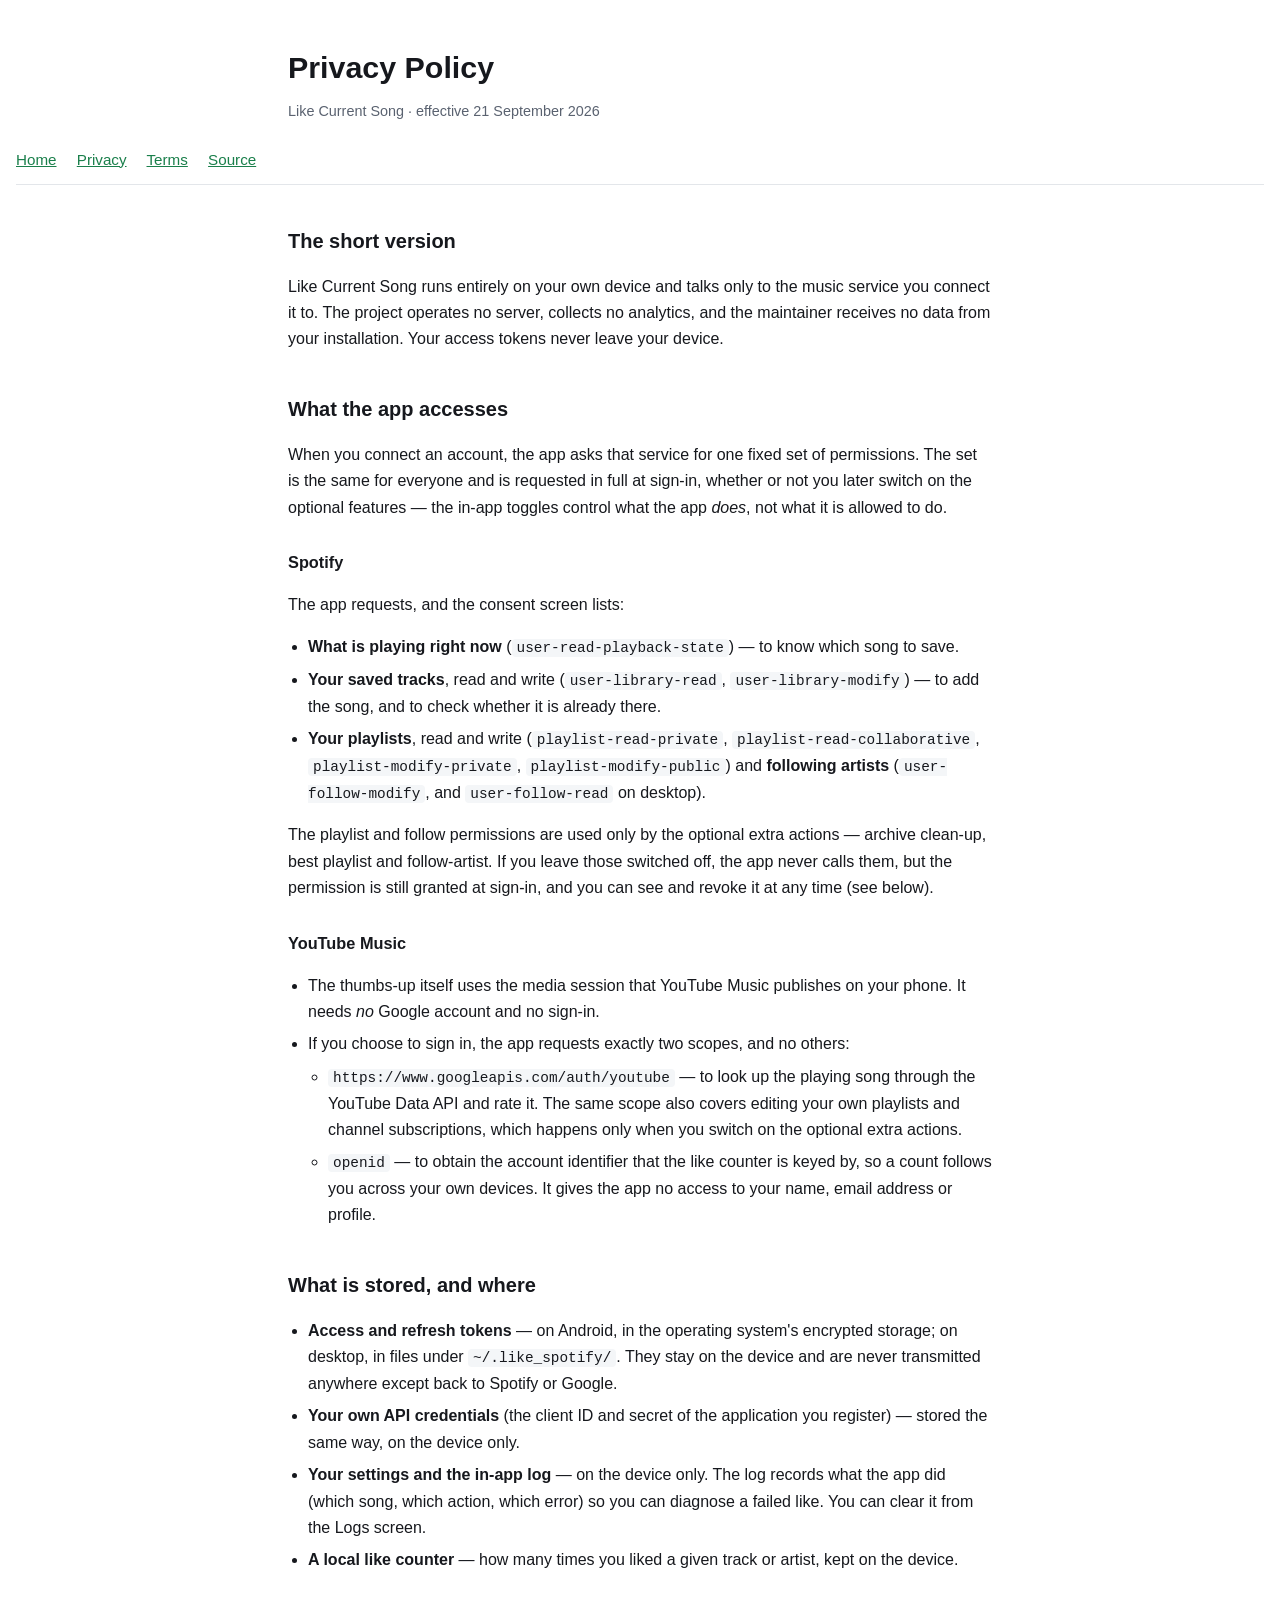
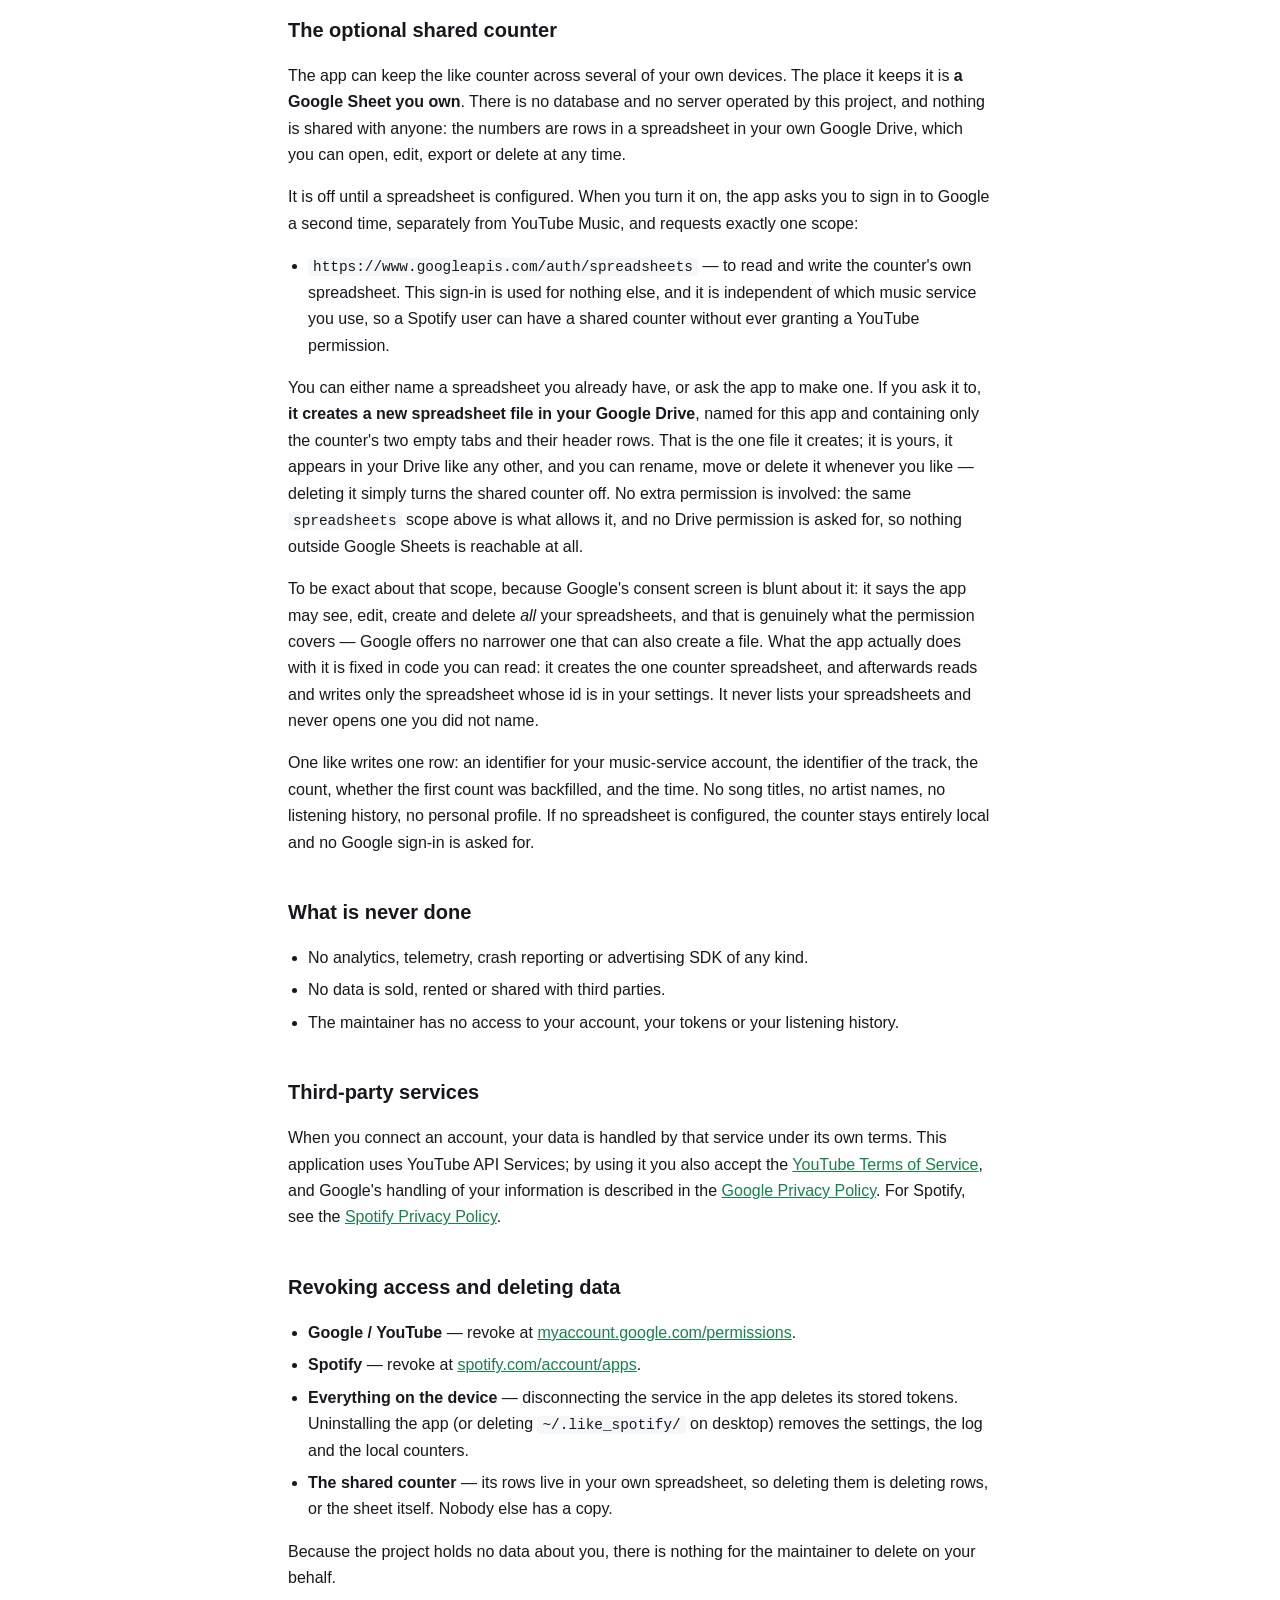
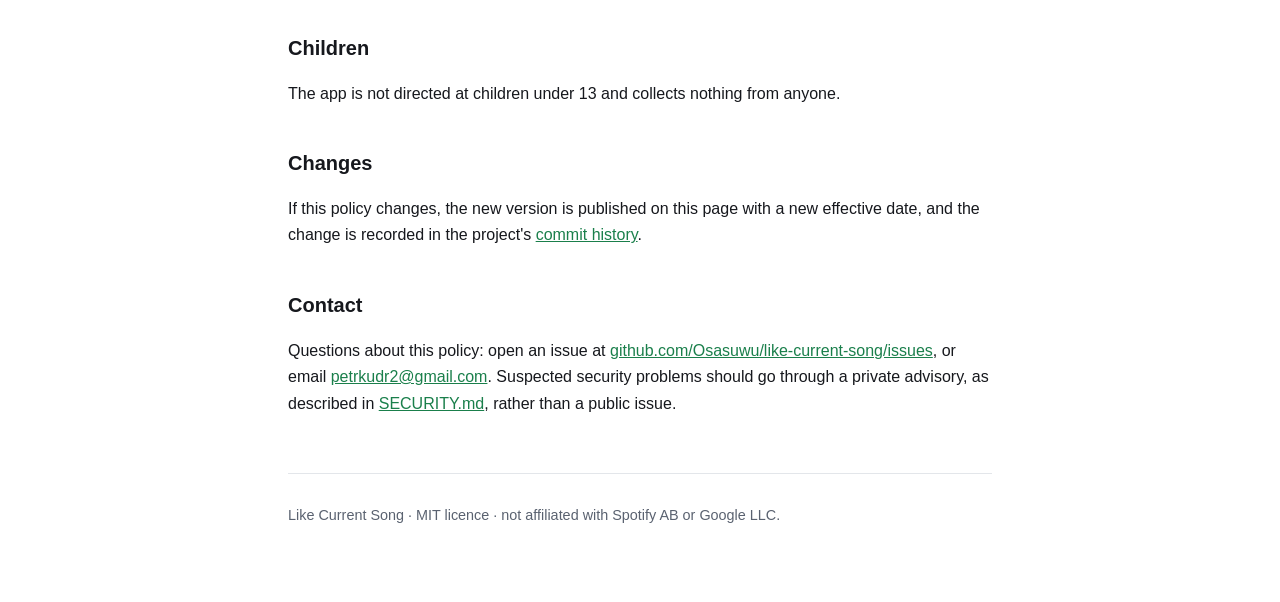
==== docs/privacy.html @ 62629a40 "fix(counter): show each failure under the card that caused it Two cards on Connected services render" ====
<!DOCTYPE html>
<html lang="en">
<head>
<meta charset="utf-8">
<meta name="viewport" content="width=device-width, initial-scale=1">
<title>Privacy Policy — Like Current Song</title>
<meta name="description" content="What Like Current Song accesses, where it is stored, and how to revoke it.">
<link rel="stylesheet" href="style.css">
</head>
<body>

<header>
  <h1>Privacy Policy</h1>
  <p class="meta">Like Current Song · effective 21 September 2026</p>
</header>

<nav>
  <a href="index.html">Home</a>
  <a href="privacy.html">Privacy</a>
  <a href="terms.html">Terms</a>
  <a href="https://github.com/Osasuwu/like-current-song">Source</a>
</nav>

<main>

<h2>The short version</h2>

<p>
  Like Current Song runs entirely on your own device and talks only to the music
  service you connect it to. The project operates no server, collects no analytics, and
  the maintainer receives no data from your installation. Your access tokens never leave
  your device.
</p>

<h2>What the app accesses</h2>

<p>
  When you connect an account, the app asks that service for one fixed set of
  permissions. The set is the same for everyone and is requested in full at sign-in,
  whether or not you later switch on the optional features — the in-app toggles control
  what the app <em>does</em>, not what it is allowed to do.
</p>

<h3>Spotify</h3>

<p>The app requests, and the consent screen lists:</p>

<ul>
  <li><strong>What is playing right now</strong>
      (<code>user-read-playback-state</code>) — to know which song to save.</li>
  <li><strong>Your saved tracks</strong>, read and write
      (<code>user-library-read</code>, <code>user-library-modify</code>) — to add the
      song, and to check whether it is already there.</li>
  <li><strong>Your playlists</strong>, read and write
      (<code>playlist-read-private</code>, <code>playlist-read-collaborative</code>,
      <code>playlist-modify-private</code>, <code>playlist-modify-public</code>) and
      <strong>following artists</strong> (<code>user-follow-modify</code>, and
      <code>user-follow-read</code> on desktop).</li>
</ul>

<p>
  The playlist and follow permissions are used only by the optional extra actions —
  archive clean-up, best playlist and follow-artist. If you leave those switched off,
  the app never calls them, but the permission is still granted at sign-in, and you can
  see and revoke it at any time (see below).
</p>

<h3>YouTube Music</h3>
<ul>
  <li>The thumbs-up itself uses the media session that YouTube Music publishes on your
      phone. It needs <em>no</em> Google account and no sign-in.</li>
  <li>If you choose to sign in, the app requests exactly two scopes, and no others:
      <ul>
        <li><code>https://www.googleapis.com/auth/youtube</code> — to look up the playing
            song through the YouTube Data API and rate it. The same scope also covers
            editing your own playlists and channel subscriptions, which happens only when
            you switch on the optional extra actions.</li>
        <li><code>openid</code> — to obtain the account identifier that the like counter
            is keyed by, so a count follows you across your own devices. It gives the app
            no access to your name, email address or profile.</li>
      </ul></li>
</ul>

<h2>What is stored, and where</h2>

<ul>
  <li><strong>Access and refresh tokens</strong> — on Android, in the operating system's
      encrypted storage; on desktop, in files under <code>~/.like_spotify/</code>. They
      stay on the device and are never transmitted anywhere except back to Spotify or
      Google.</li>
  <li><strong>Your own API credentials</strong> (the client ID and secret of the
      application you register) — stored the same way, on the device only.</li>
  <li><strong>Your settings and the in-app log</strong> — on the device only. The log
      records what the app did (which song, which action, which error) so you can
      diagnose a failed like. You can clear it from the Logs screen.</li>
  <li><strong>A local like counter</strong> — how many times you liked a given track or
      artist, kept on the device.</li>
</ul>

<h2>The optional shared counter</h2>

<p>
  The app can keep the like counter across several of your own devices. The place it
  keeps it is <strong>a Google Sheet you own</strong>. There is no database and no
  server operated by this project, and nothing is shared with anyone: the numbers are
  rows in a spreadsheet in your own Google Drive, which you can open, edit, export or
  delete at any time.
</p>

<p>
  It is off until a spreadsheet is configured. When you turn it on, the app asks you to
  sign in to Google a second time, separately from YouTube Music, and requests exactly
  one scope:
</p>

<ul>
  <li><code>https://www.googleapis.com/auth/spreadsheets</code> — to read and write the
      counter's own spreadsheet. This sign-in is used for nothing else, and it is
      independent of which music service you use, so a Spotify user can have a shared
      counter without ever granting a YouTube permission.</li>
</ul>

<p>
  You can either name a spreadsheet you already have, or ask the app to make one. If you
  ask it to, <strong>it creates a new spreadsheet file in your Google Drive</strong>,
  named for this app and containing only the counter's two empty tabs and their header
  rows. That is the one file it creates; it is yours, it appears in your Drive like any
  other, and you can rename, move or delete it whenever you like — deleting it simply
  turns the shared counter off. No extra permission is involved: the same
  <code>spreadsheets</code> scope above is what allows it, and no Drive permission is
  asked for, so nothing outside Google Sheets is reachable at all.
</p>

<p>
  To be exact about that scope, because Google's consent screen is blunt about it: it
  says the app may see, edit, create and delete <em>all</em> your spreadsheets, and that
  is genuinely what the permission covers — Google offers no narrower one that can also
  create a file. What the app actually does with it is fixed in code you can read: it
  creates the one counter spreadsheet, and afterwards reads and writes only the
  spreadsheet whose id is in your settings. It never lists your spreadsheets and never
  opens one you did not name.
</p>

<p>
  One like writes one row: an identifier for your music-service account, the identifier
  of the track, the count, whether the first count was backfilled, and the time. No song
  titles, no artist names, no listening history, no personal profile. If no spreadsheet
  is configured, the counter stays entirely local and no Google sign-in is asked for.
</p>

<h2>What is never done</h2>

<ul>
  <li>No analytics, telemetry, crash reporting or advertising SDK of any kind.</li>
  <li>No data is sold, rented or shared with third parties.</li>
  <li>The maintainer has no access to your account, your tokens or your listening
      history.</li>
</ul>

<h2>Third-party services</h2>

<p>
  When you connect an account, your data is handled by that service under its own terms.
  This application uses YouTube API Services; by using it you also accept the
  <a href="https://www.youtube.com/t/terms">YouTube Terms of Service</a>, and Google's
  handling of your information is described in the
  <a href="https://policies.google.com/privacy">Google Privacy Policy</a>. For Spotify,
  see the <a href="https://www.spotify.com/legal/privacy-policy/">Spotify Privacy
  Policy</a>.
</p>

<h2>Revoking access and deleting data</h2>

<ul>
  <li><strong>Google / YouTube</strong> — revoke at
      <a href="https://myaccount.google.com/permissions">myaccount.google.com/permissions</a>.</li>
  <li><strong>Spotify</strong> — revoke at
      <a href="https://www.spotify.com/account/apps/">spotify.com/account/apps</a>.</li>
  <li><strong>Everything on the device</strong> — disconnecting the service in the app
      deletes its stored tokens. Uninstalling the app (or deleting
      <code>~/.like_spotify/</code> on desktop) removes the settings, the log and the
      local counters.</li>
  <li><strong>The shared counter</strong> — its rows live in your own spreadsheet, so
      deleting them is deleting rows, or the sheet itself. Nobody else has a copy.</li>
</ul>

<p>
  Because the project holds no data about you, there is nothing for the maintainer to
  delete on your behalf.
</p>

<h2>Children</h2>

<p>
  The app is not directed at children under 13 and collects nothing from anyone.
</p>

<h2>Changes</h2>

<p>
  If this policy changes, the new version is published on this page with a new effective
  date, and the change is recorded in the project's
  <a href="https://github.com/Osasuwu/like-current-song/commits/main/docs/privacy.html">commit
  history</a>.
</p>

<h2>Contact</h2>

<p>
  Questions about this policy: open an issue at
  <a href="https://github.com/Osasuwu/like-current-song/issues">github.com/Osasuwu/like-current-song/issues</a>,
  or email <a href="mailto:petrkudr2@gmail.com">petrkudr2@gmail.com</a>. Suspected
  security problems should go through a private advisory, as described in
  <a href="https://github.com/Osasuwu/like-current-song/blob/main/SECURITY.md">SECURITY.md</a>,
  rather than a public issue.
</p>

</main>

<footer>
  <p>Like Current Song · MIT licence · not affiliated with Spotify AB or Google LLC.</p>
</footer>

</body>
</html>
---- docs/style.css ----
:root {
  --bg: #ffffff;
  --fg: #16181d;
  --muted: #5a6270;
  --rule: #e3e6ea;
  --accent: #1a7f4b;
  --code-bg: #f4f6f8;
}

@media (prefers-color-scheme: dark) {
  :root {
    --bg: #14161a;
    --fg: #e8eaed;
    --muted: #a0a7b4;
    --rule: #2a2e35;
    --accent: #4ac585;
    --code-bg: #1d2026;
  }
}

* { box-sizing: border-box; }

body {
  margin: 0;
  padding: 0 16px 64px;
  background: var(--bg);
  color: var(--fg);
  font: 16px/1.65 -apple-system, BlinkMacSystemFont, "Segoe UI", Roboto, Helvetica, Arial, sans-serif;
}

main, header, footer { max-width: 44rem; margin: 0 auto; }

header { padding: 48px 0 8px; }

nav {
  border-bottom: 1px solid var(--rule);
  padding-bottom: 12px;
  margin-bottom: 32px;
  font-size: 0.95rem;
}

nav a { margin-right: 16px; }

h1 { font-size: 1.9rem; line-height: 1.25; margin: 0 0 8px; }
h2 { font-size: 1.25rem; margin: 40px 0 8px; }
h3 { font-size: 1.02rem; margin: 28px 0 4px; }

.tagline { color: var(--muted); font-size: 1.1rem; margin: 0 0 24px; }

a { color: var(--accent); }

code {
  background: var(--code-bg);
  border-radius: 4px;
  padding: 1px 5px;
  font-family: ui-monospace, SFMono-Regular, Menlo, Consolas, monospace;
  font-size: 0.9em;
}

ul { padding-left: 1.25rem; }
li { margin: 6px 0; }

.meta { color: var(--muted); font-size: 0.9rem; }

footer {
  border-top: 1px solid var(--rule);
  margin-top: 56px;
  padding-top: 16px;
  color: var(--muted);
  font-size: 0.9rem;
}
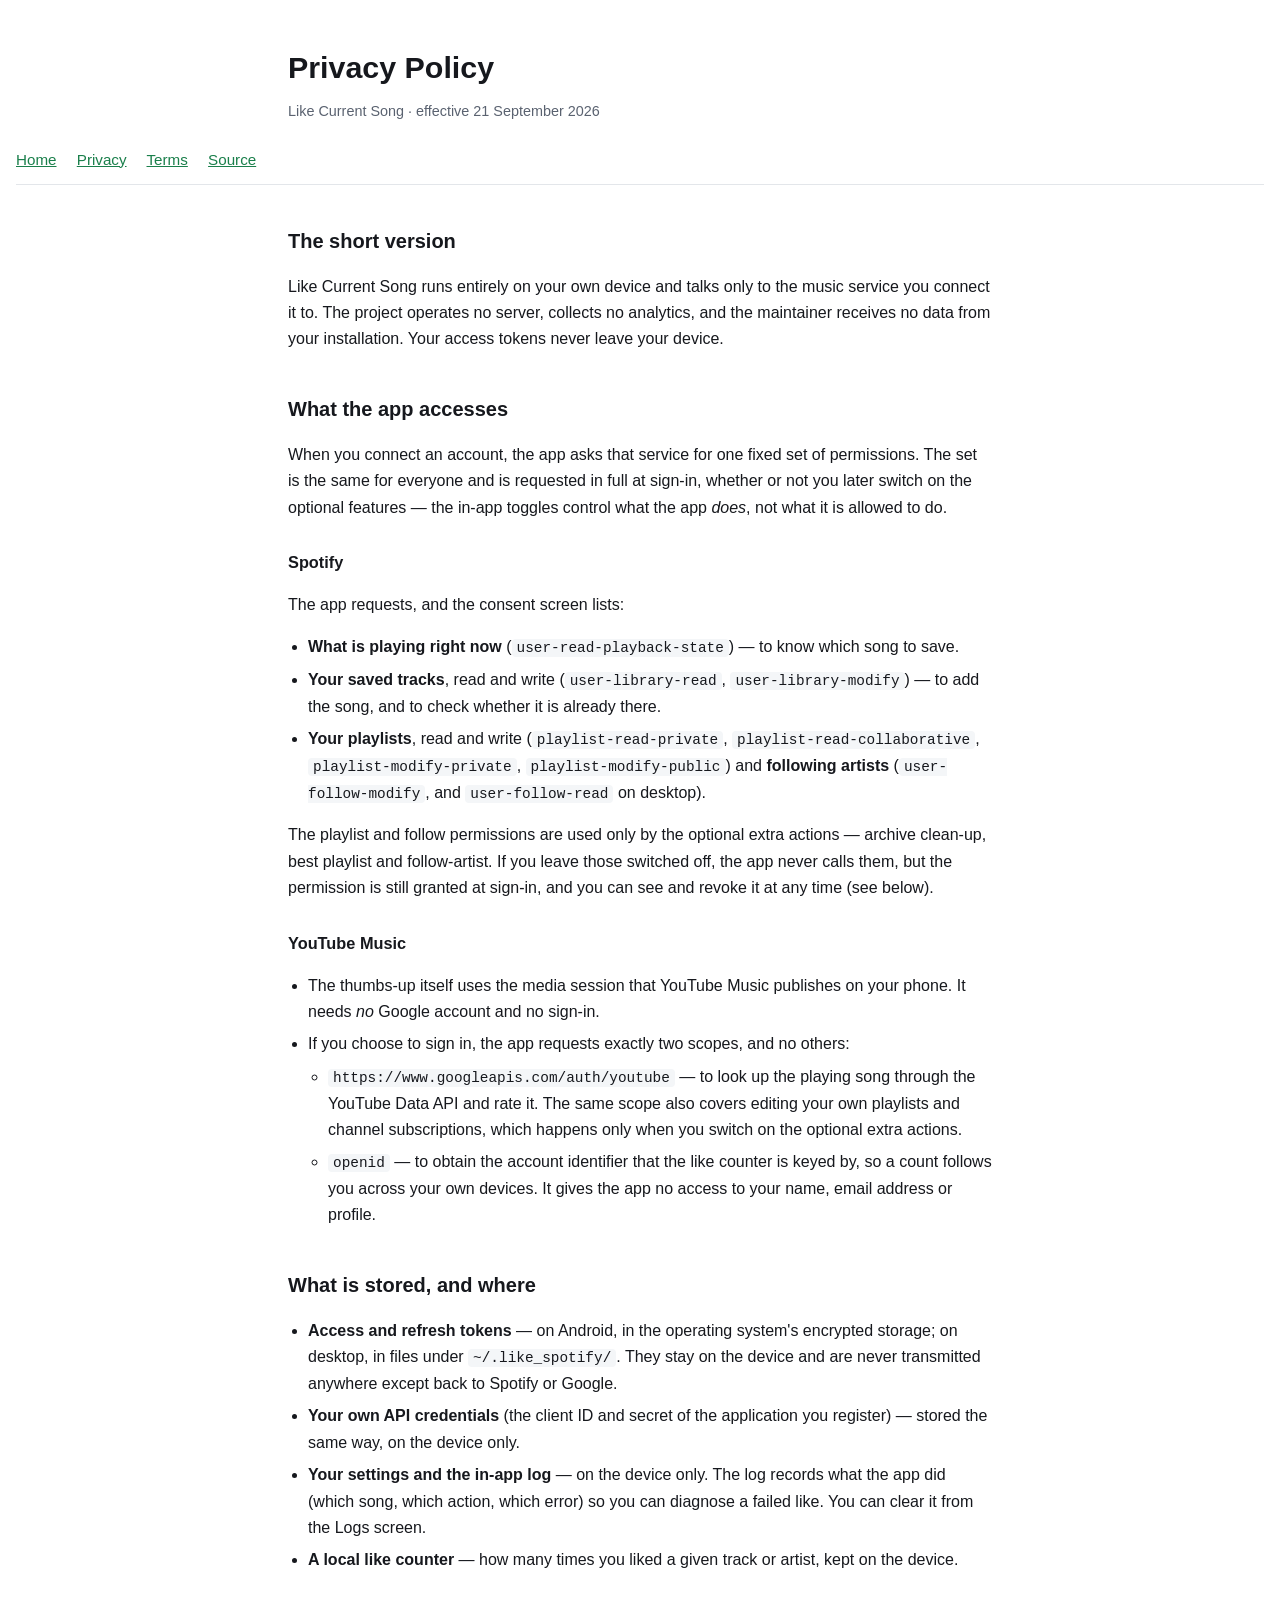
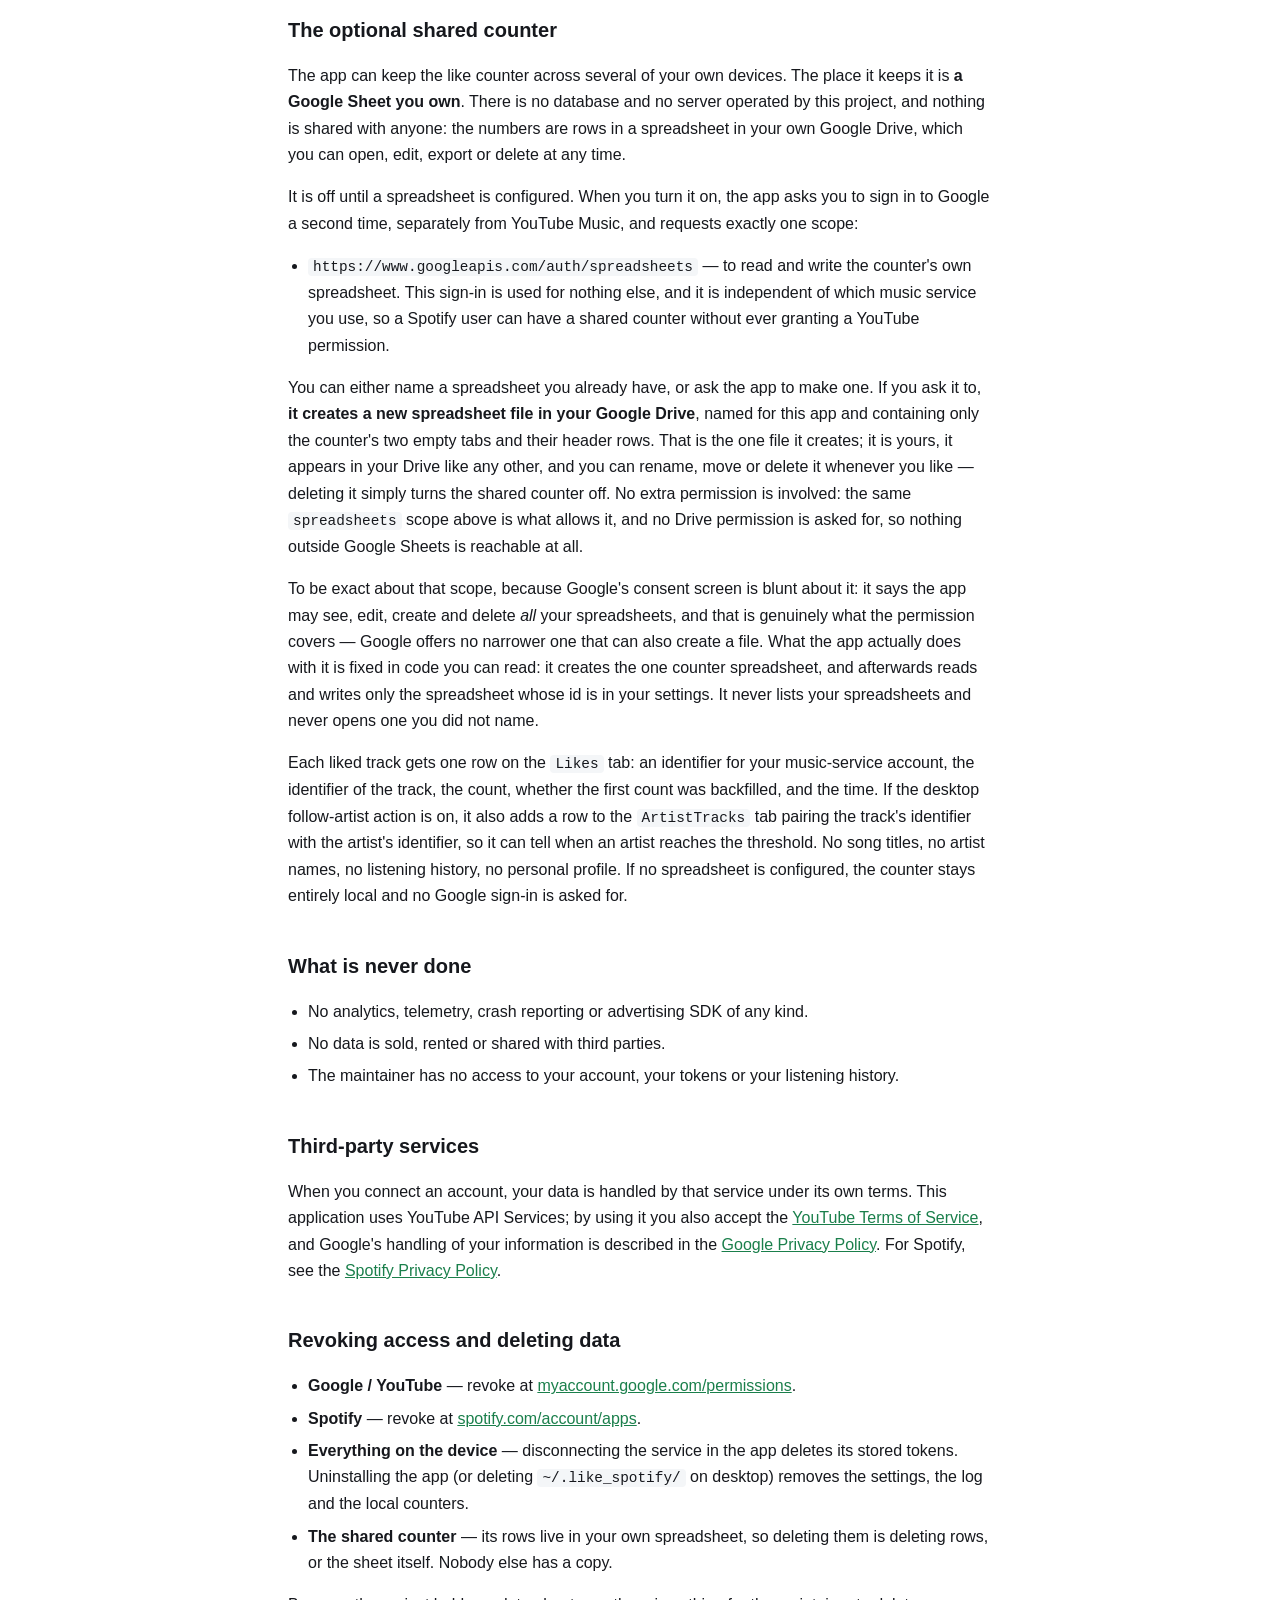
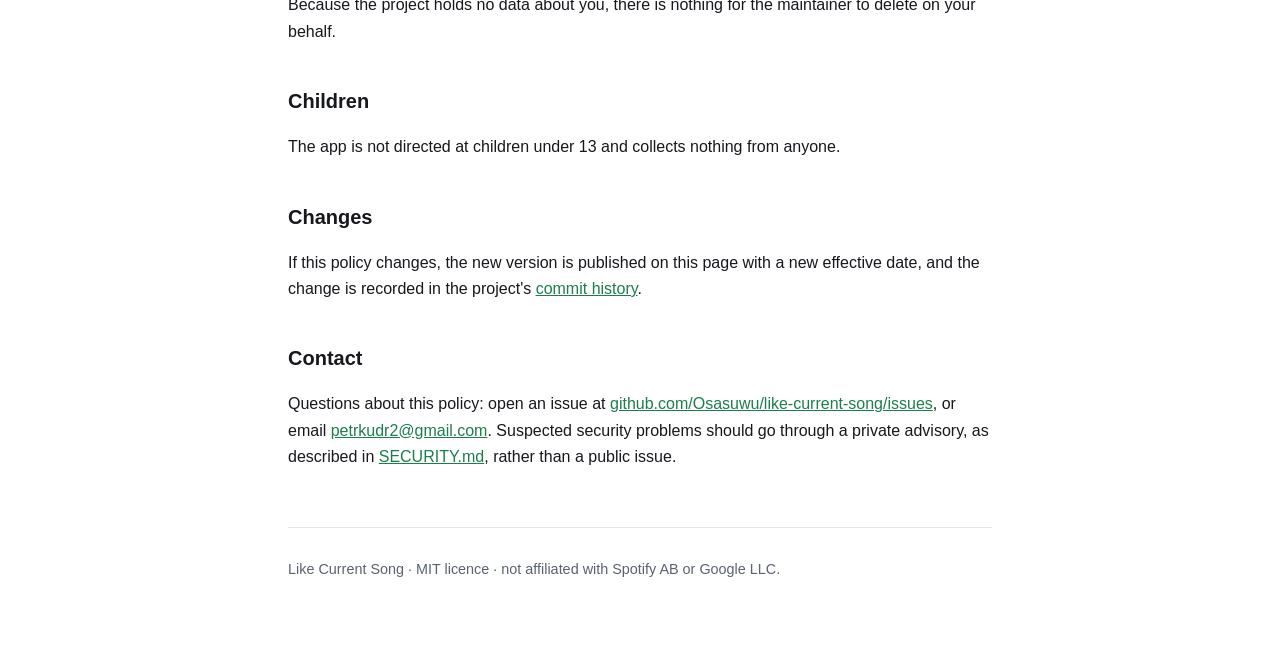
==== commit 1f93daac: "chore(release): prepare v1.2.0 Bump both halves to 1.2.0 and cut the changelog section. The Python p" ====
--- a/docs/privacy.html
+++ b/docs/privacy.html
@@ -142,8 +142,11 @@
 </p>
 
 <p>
-  One like writes one row: an identifier for your music-service account, the identifier
-  of the track, the count, whether the first count was backfilled, and the time. No song
+  Each liked track gets one row on the <code>Likes</code> tab: an identifier for your
+  music-service account, the identifier of the track, the count, whether the first count
+  was backfilled, and the time. If the desktop follow-artist action is on, it also adds
+  a row to the <code>ArtistTracks</code> tab pairing the track's identifier with the
+  artist's identifier, so it can tell when an artist reaches the threshold. No song
   titles, no artist names, no listening history, no personal profile. If no spreadsheet
   is configured, the counter stays entirely local and no Google sign-in is asked for.
 </p>
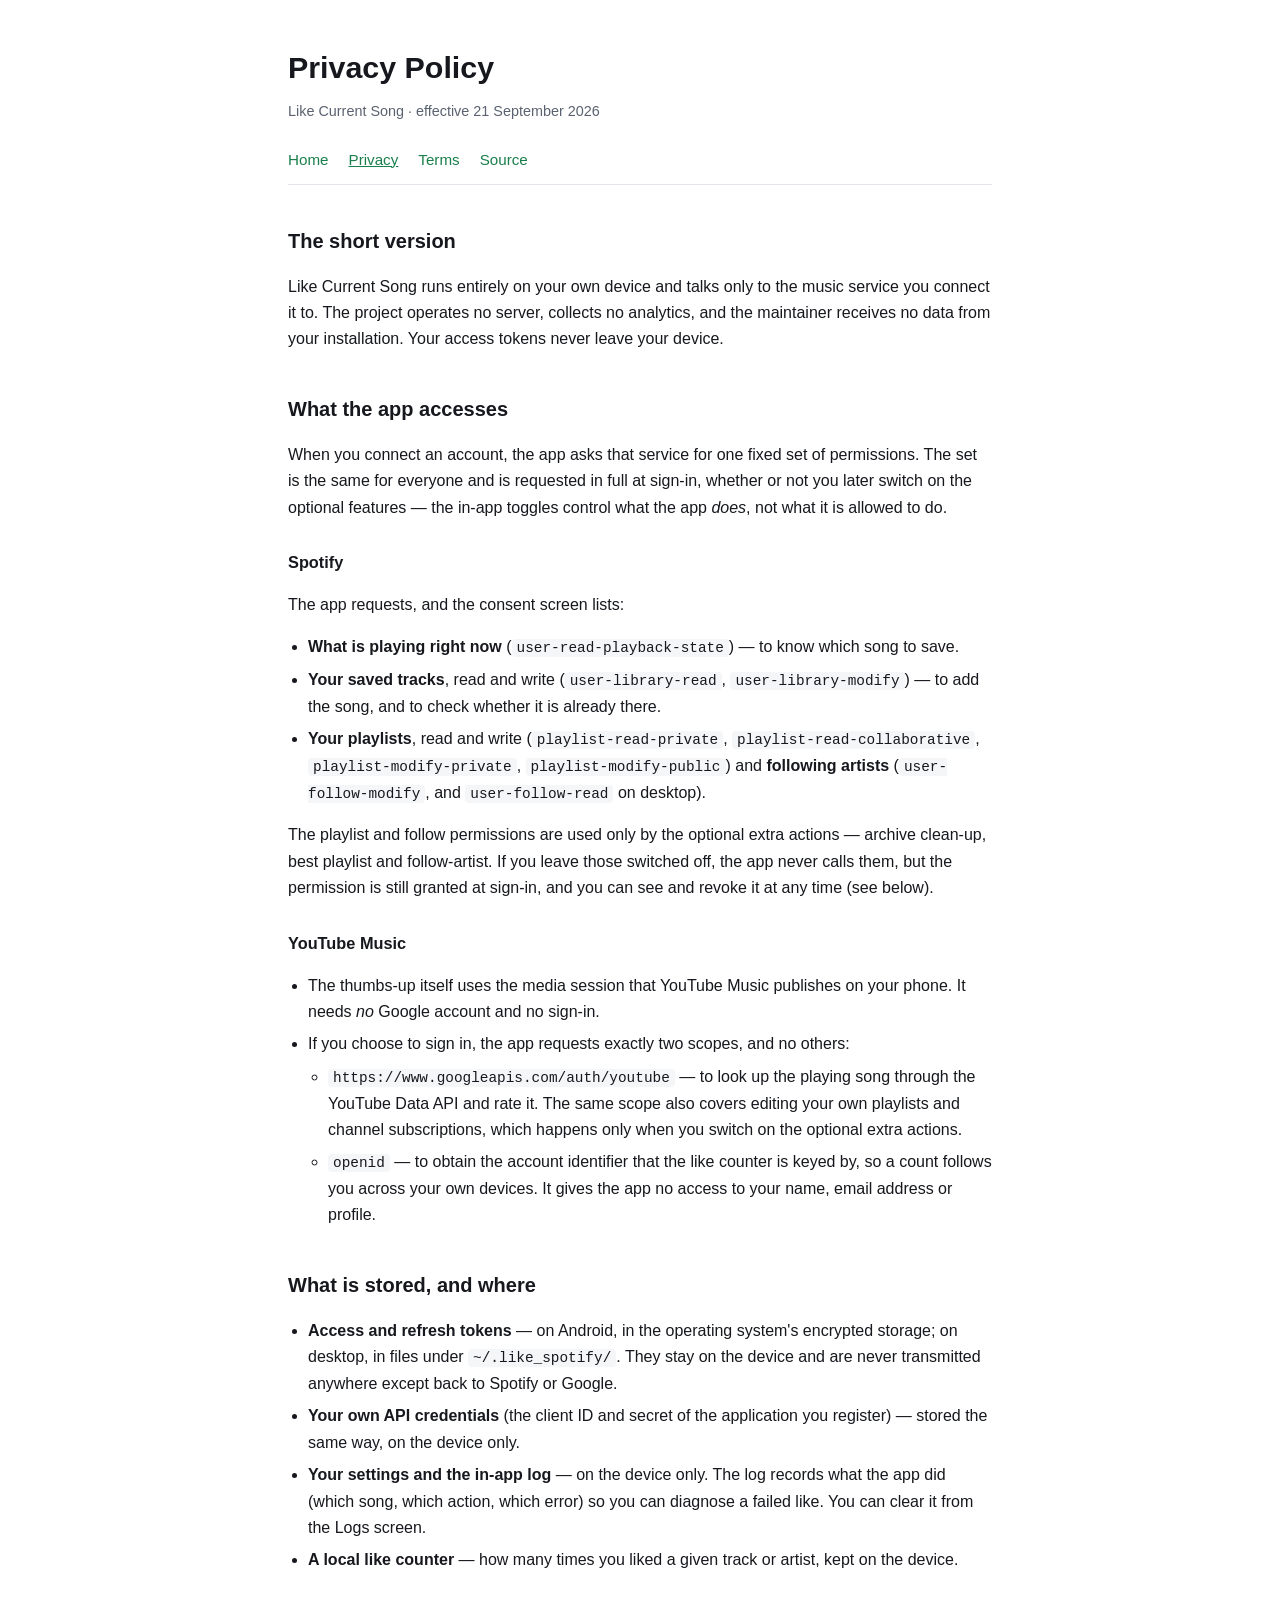
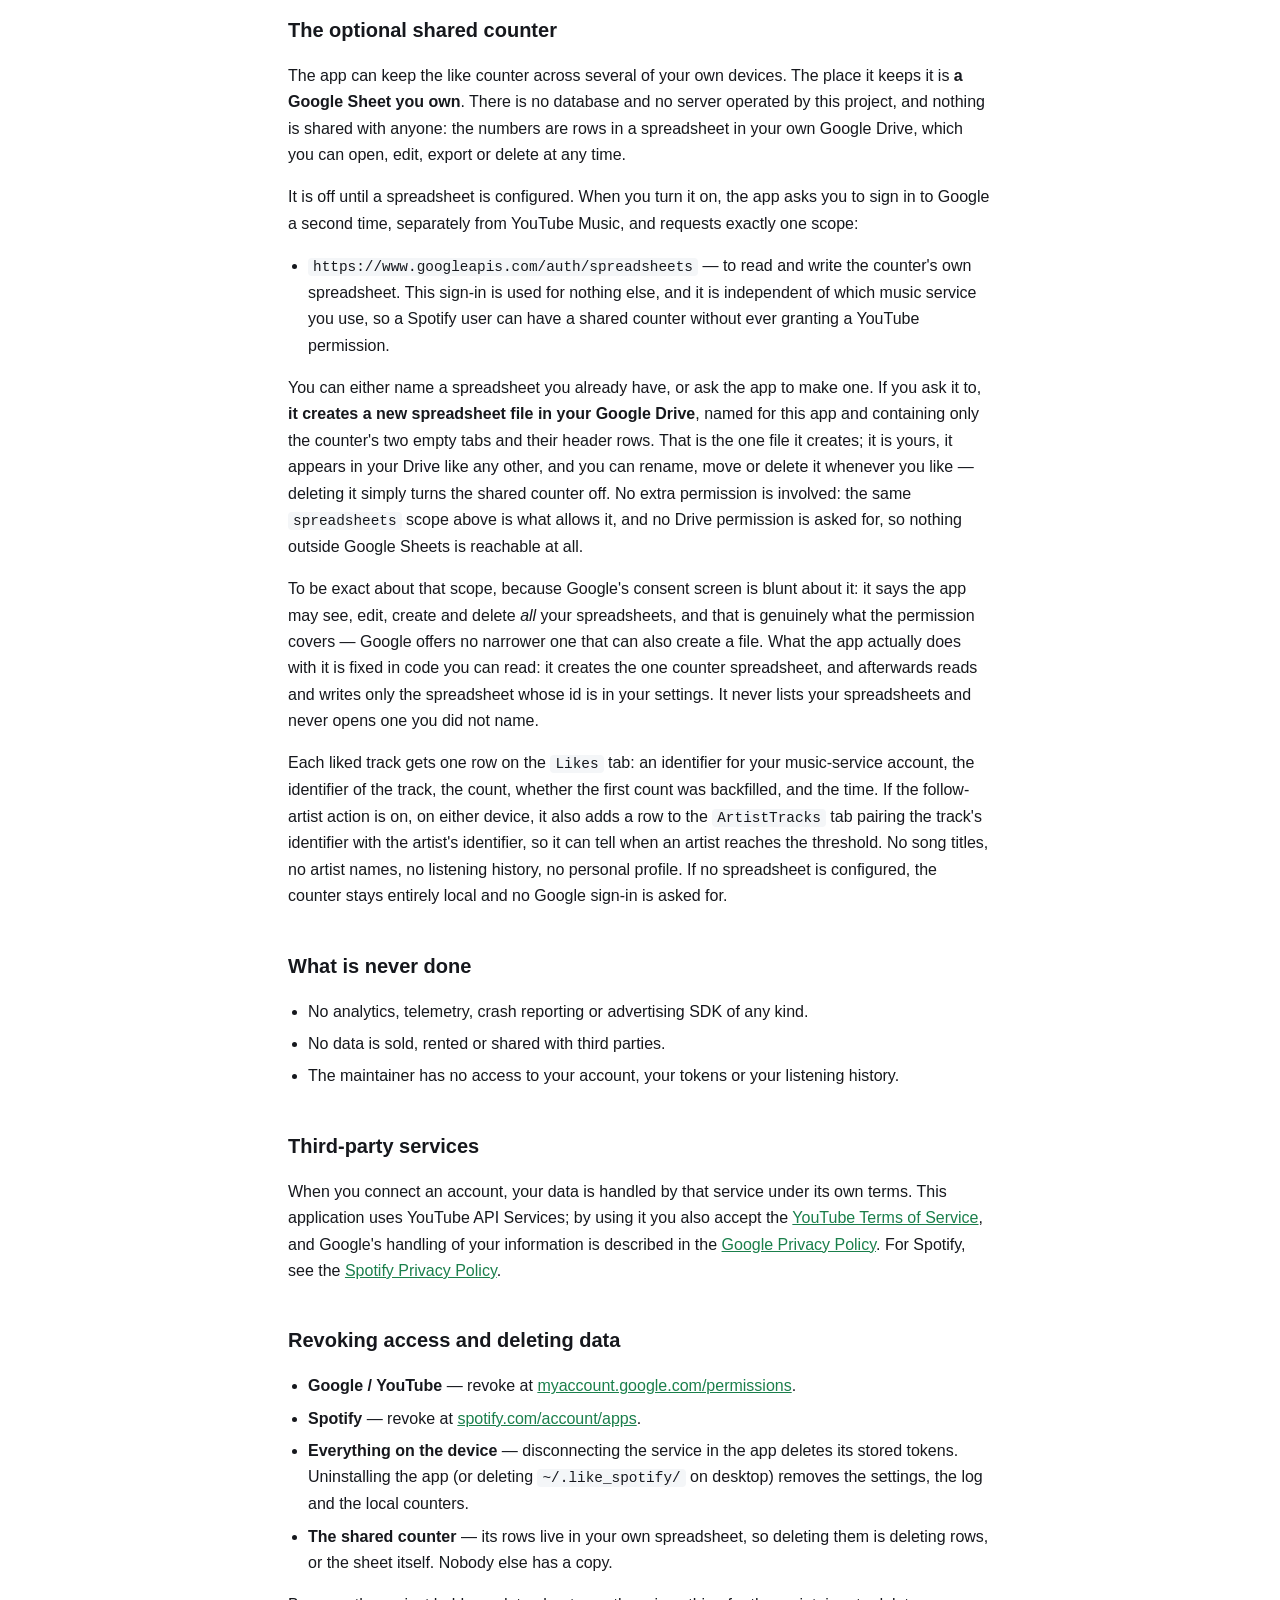
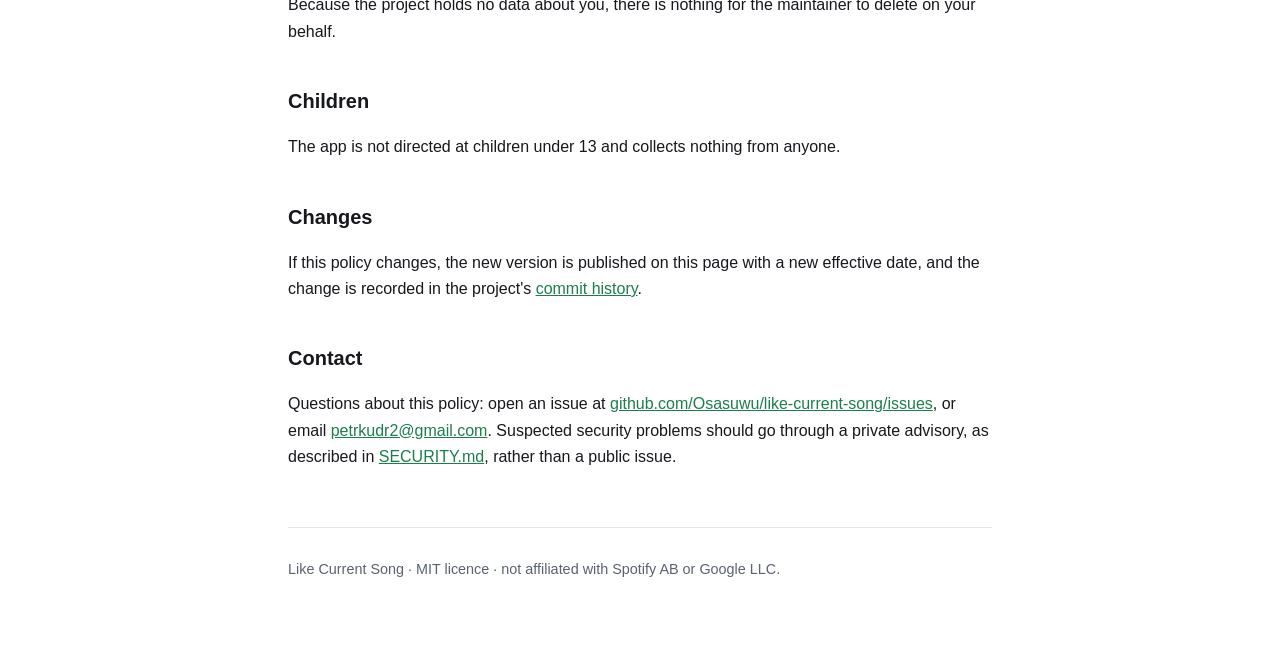
==== commit 2d9220b0: "fix(docs): line the landing nav up with the page, and make it findable The nav was left out of the c" ====
--- a/docs/privacy.html
+++ b/docs/privacy.html
@@ -5,6 +5,8 @@
 <meta name="viewport" content="width=device-width, initial-scale=1">
 <title>Privacy Policy — Like Current Song</title>
 <meta name="description" content="What Like Current Song accesses, where it is stored, and how to revoke it.">
+<link rel="canonical" href="https://osasuwu.github.io/like-current-song/privacy.html">
+<link rel="icon" href="data:image/svg+xml,%3Csvg xmlns=%22http://www.w3.org/2000/svg%22 viewBox=%220 0 100 100%22%3E%3Ctext y=%22.9em%22 font-size=%2290%22%3E%E2%99%A5%3C/text%3E%3C/svg%3E">
 <link rel="stylesheet" href="style.css">
 </head>
 <body>
@@ -16,7 +18,7 @@
 
 <nav>
   <a href="index.html">Home</a>
-  <a href="privacy.html">Privacy</a>
+  <a href="privacy.html" aria-current="page">Privacy</a>
   <a href="terms.html">Terms</a>
   <a href="https://github.com/Osasuwu/like-current-song">Source</a>
 </nav>
@@ -144,7 +146,7 @@
 <p>
   Each liked track gets one row on the <code>Likes</code> tab: an identifier for your
   music-service account, the identifier of the track, the count, whether the first count
-  was backfilled, and the time. If the desktop follow-artist action is on, it also adds
+  was backfilled, and the time. If the follow-artist action is on, on either device, it also adds
   a row to the <code>ArtistTracks</code> tab pairing the track's identifier with the
   artist's identifier, so it can tell when an artist reaches the threshold. No song
   titles, no artist names, no listening history, no personal profile. If no spreadsheet
--- a/docs/style.css
+++ b/docs/style.css
@@ -28,7 +28,7 @@
   font: 16px/1.65 -apple-system, BlinkMacSystemFont, "Segoe UI", Roboto, Helvetica, Arial, sans-serif;
 }
 
-main, header, footer { max-width: 44rem; margin: 0 auto; }
+main, header, nav, footer { max-width: 44rem; margin: 0 auto; }
 
 header { padding: 48px 0 8px; }
 
@@ -39,7 +39,26 @@
   font-size: 0.95rem;
 }
 
-nav a { margin-right: 16px; }
+nav {
+  display: flex;
+  flex-wrap: wrap;
+  gap: 4px 20px;
+}
+
+nav a { text-decoration: none; }
+nav a:hover, nav a[aria-current="page"] { text-decoration: underline; }
+
+.download {
+  display: inline-block;
+  margin: 4px 0 8px;
+  padding: 10px 18px;
+  border-radius: 6px;
+  background: var(--accent);
+  color: var(--bg);
+  font-weight: 600;
+  text-decoration: none;
+}
+.download:hover { filter: brightness(1.1); }
 
 h1 { font-size: 1.9rem; line-height: 1.25; margin: 0 0 8px; }
 h2 { font-size: 1.25rem; margin: 40px 0 8px; }
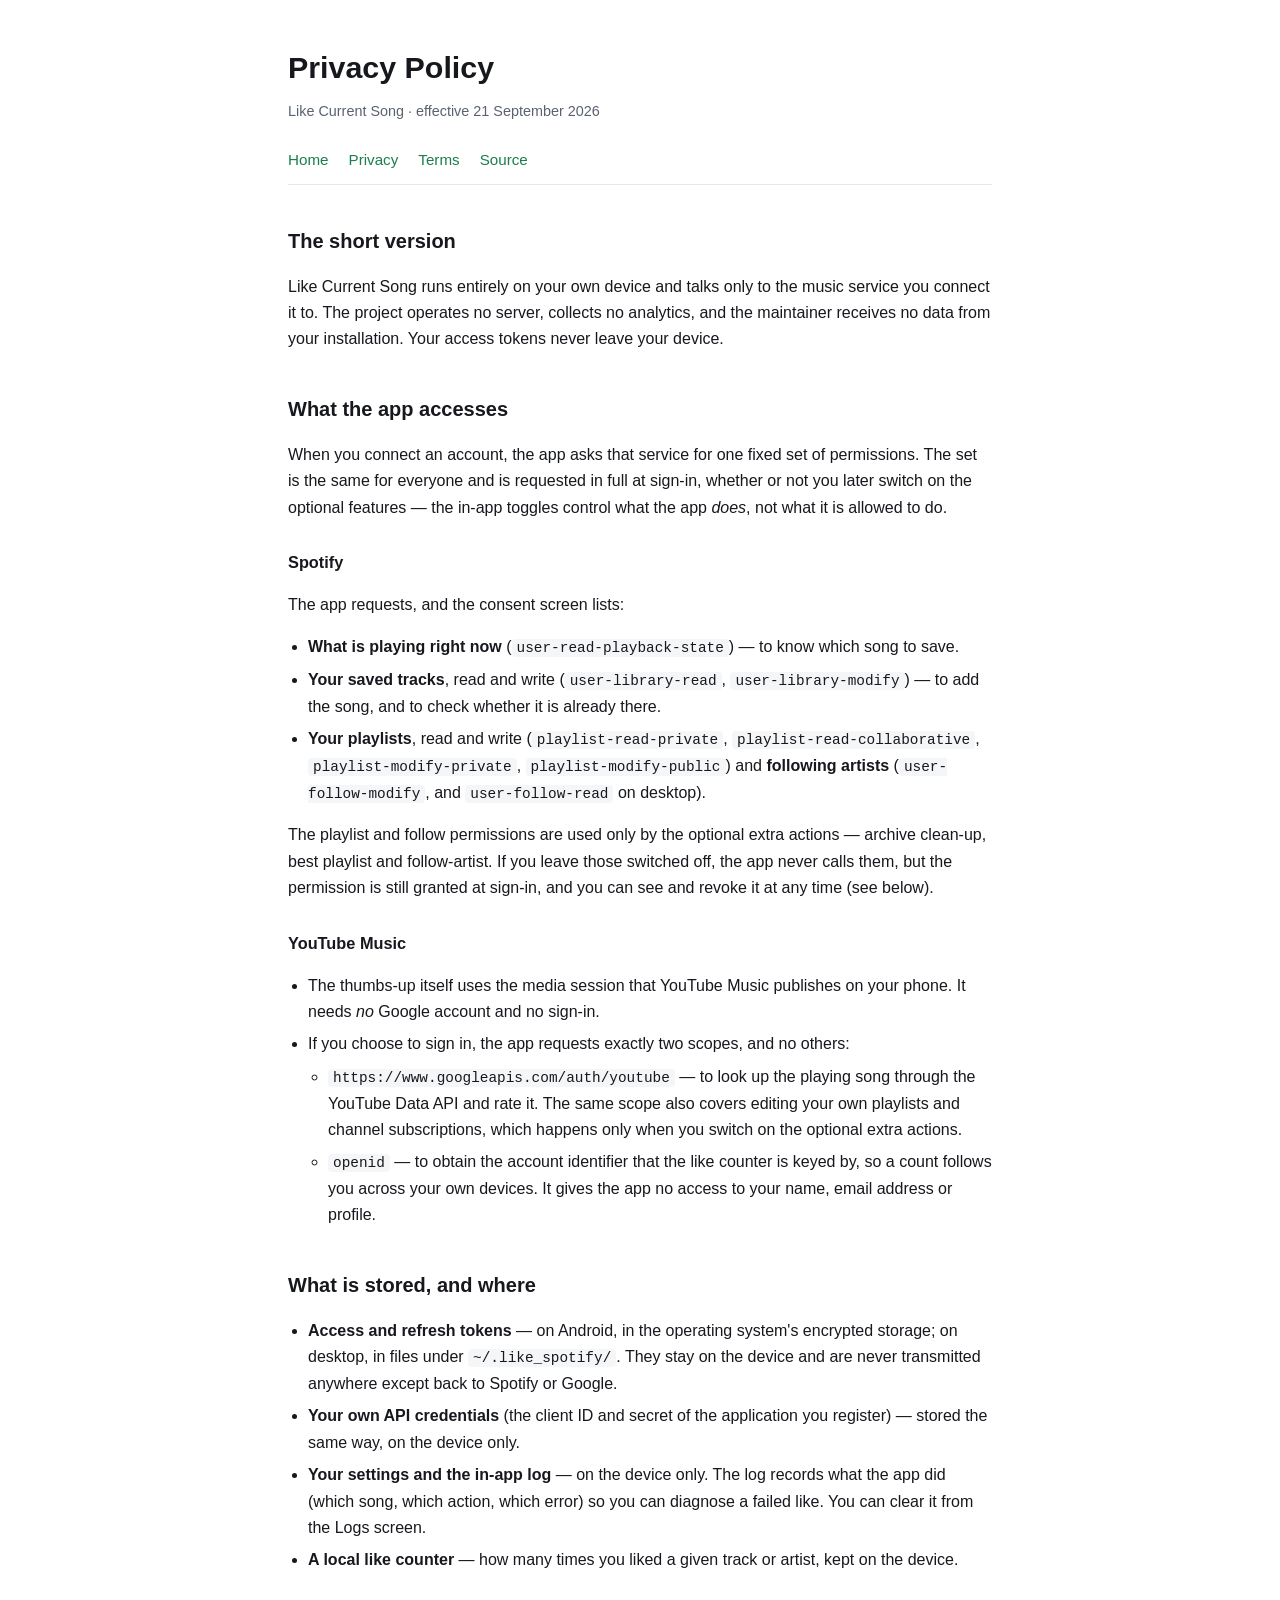
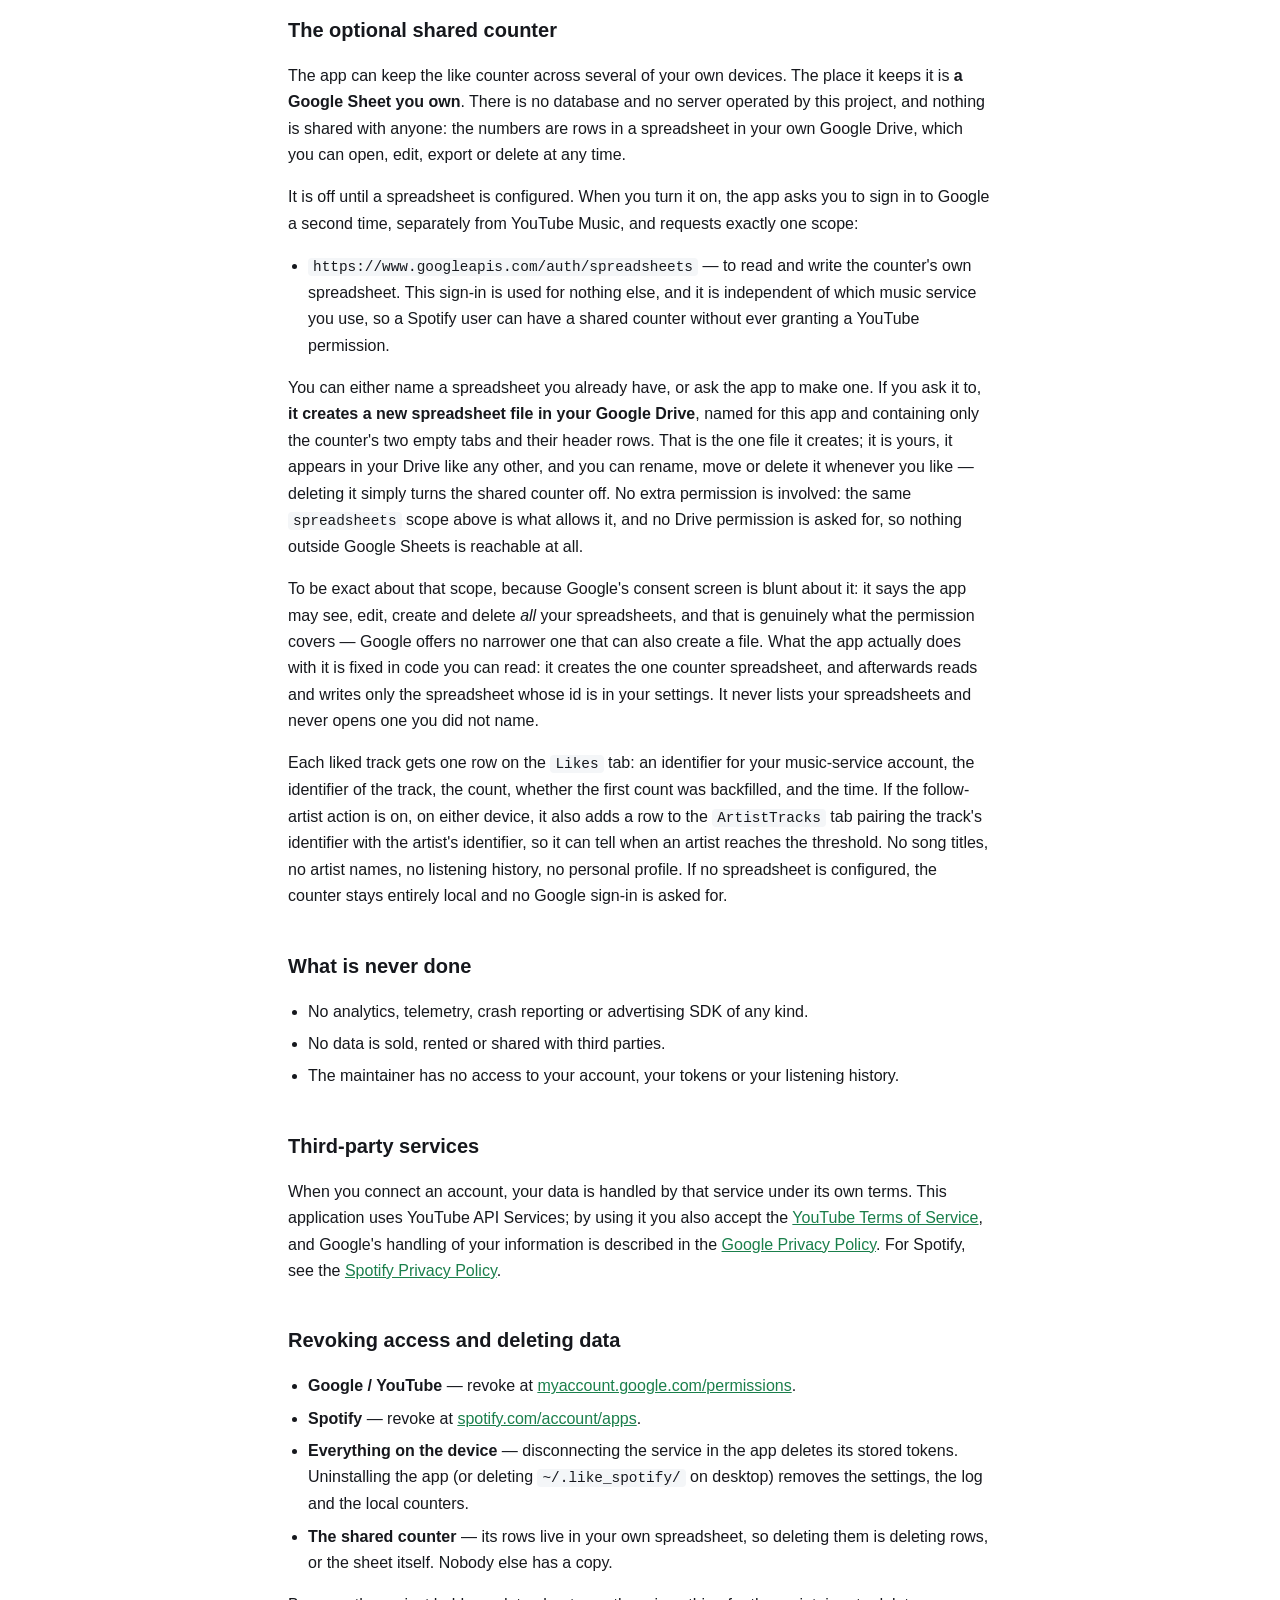
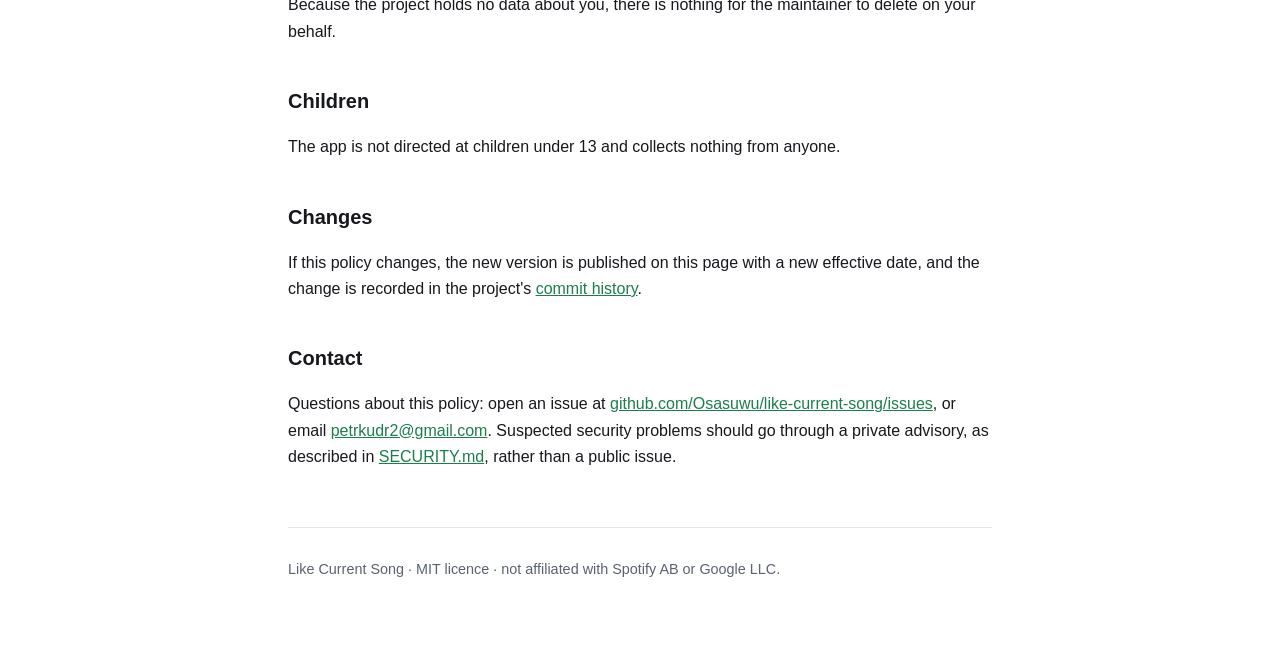
==== commit aa1b39da: "feat(android): count follow-artist through the shared sheet The phone kept its own tally of artist l" ====
--- a/docs/privacy.html
+++ b/docs/privacy.html
@@ -5,8 +5,6 @@
 <meta name="viewport" content="width=device-width, initial-scale=1">
 <title>Privacy Policy — Like Current Song</title>
 <meta name="description" content="What Like Current Song accesses, where it is stored, and how to revoke it.">
-<link rel="canonical" href="https://osasuwu.github.io/like-current-song/privacy.html">
-<link rel="icon" href="data:image/svg+xml,%3Csvg xmlns=%22http://www.w3.org/2000/svg%22 viewBox=%220 0 100 100%22%3E%3Ctext y=%22.9em%22 font-size=%2290%22%3E%E2%99%A5%3C/text%3E%3C/svg%3E">
 <link rel="stylesheet" href="style.css">
 </head>
 <body>
@@ -18,7 +16,7 @@
 
 <nav>
   <a href="index.html">Home</a>
-  <a href="privacy.html" aria-current="page">Privacy</a>
+  <a href="privacy.html">Privacy</a>
   <a href="terms.html">Terms</a>
   <a href="https://github.com/Osasuwu/like-current-song">Source</a>
 </nav>
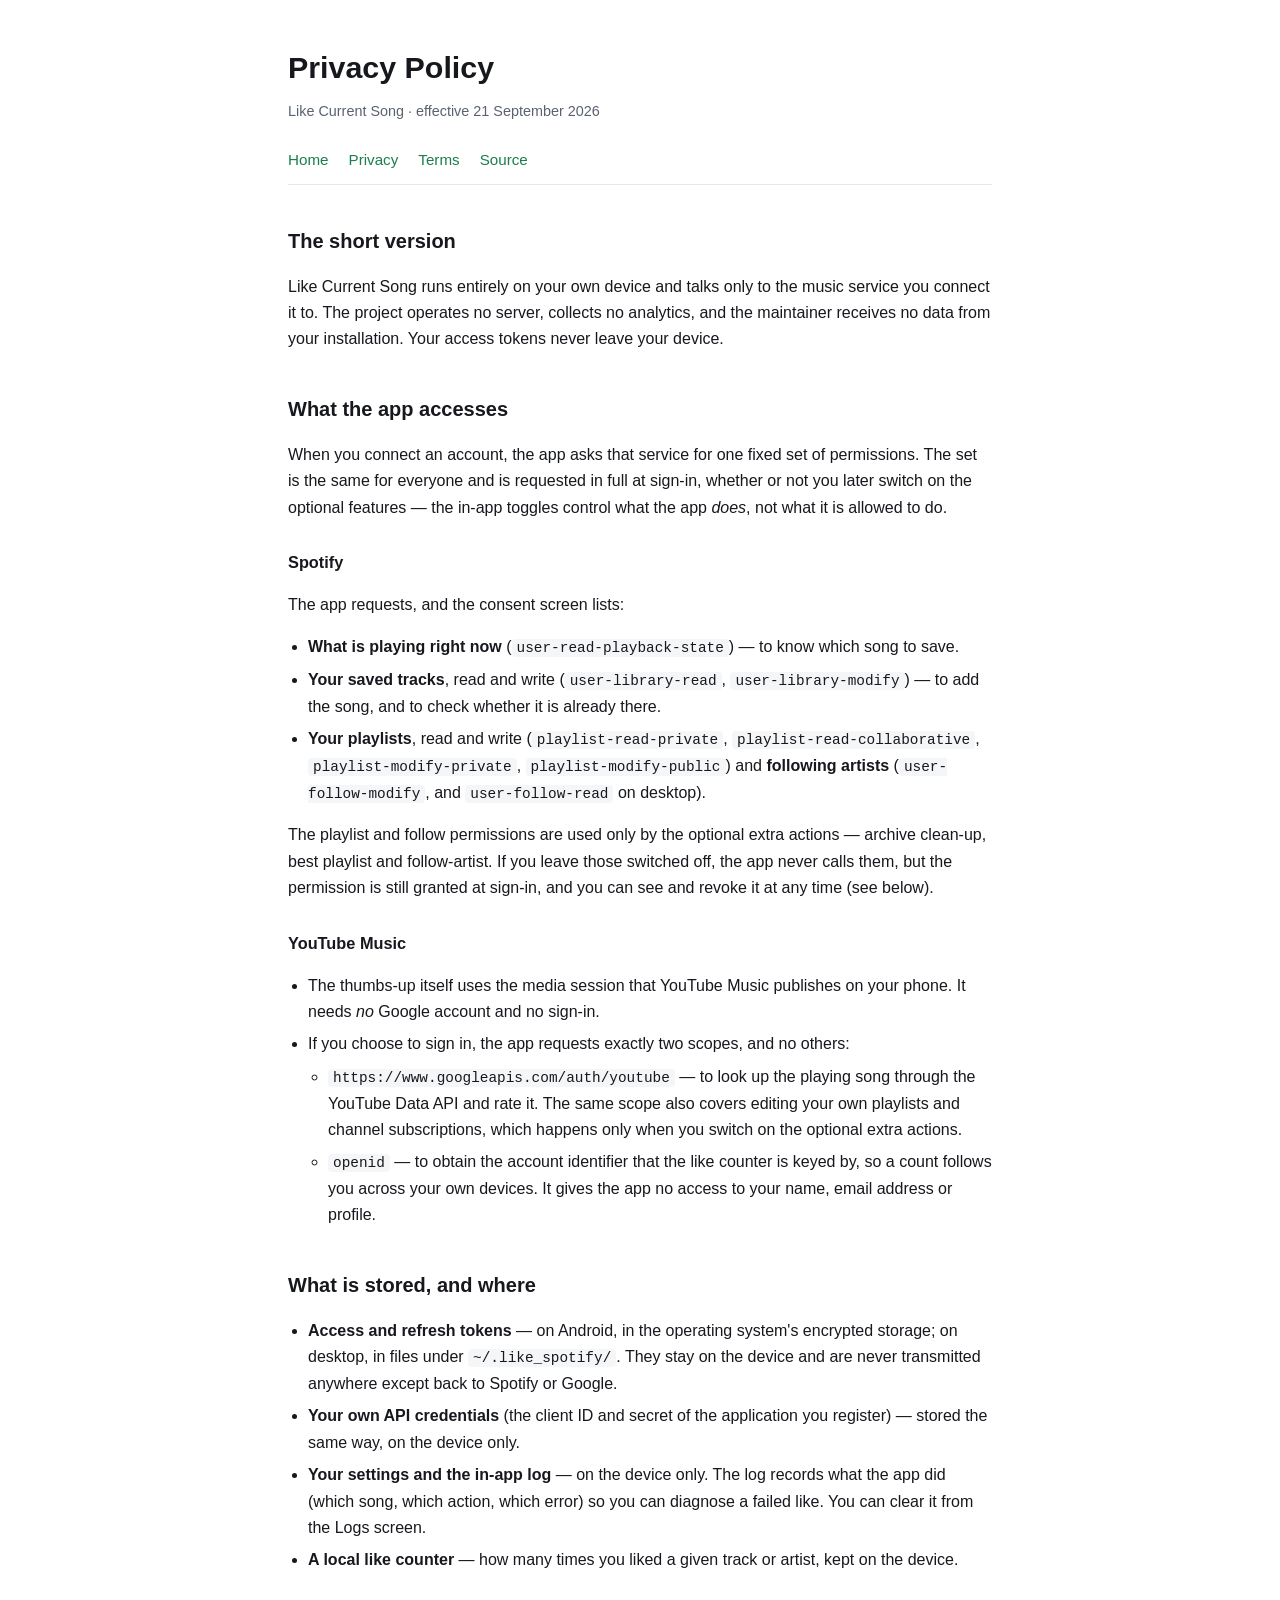
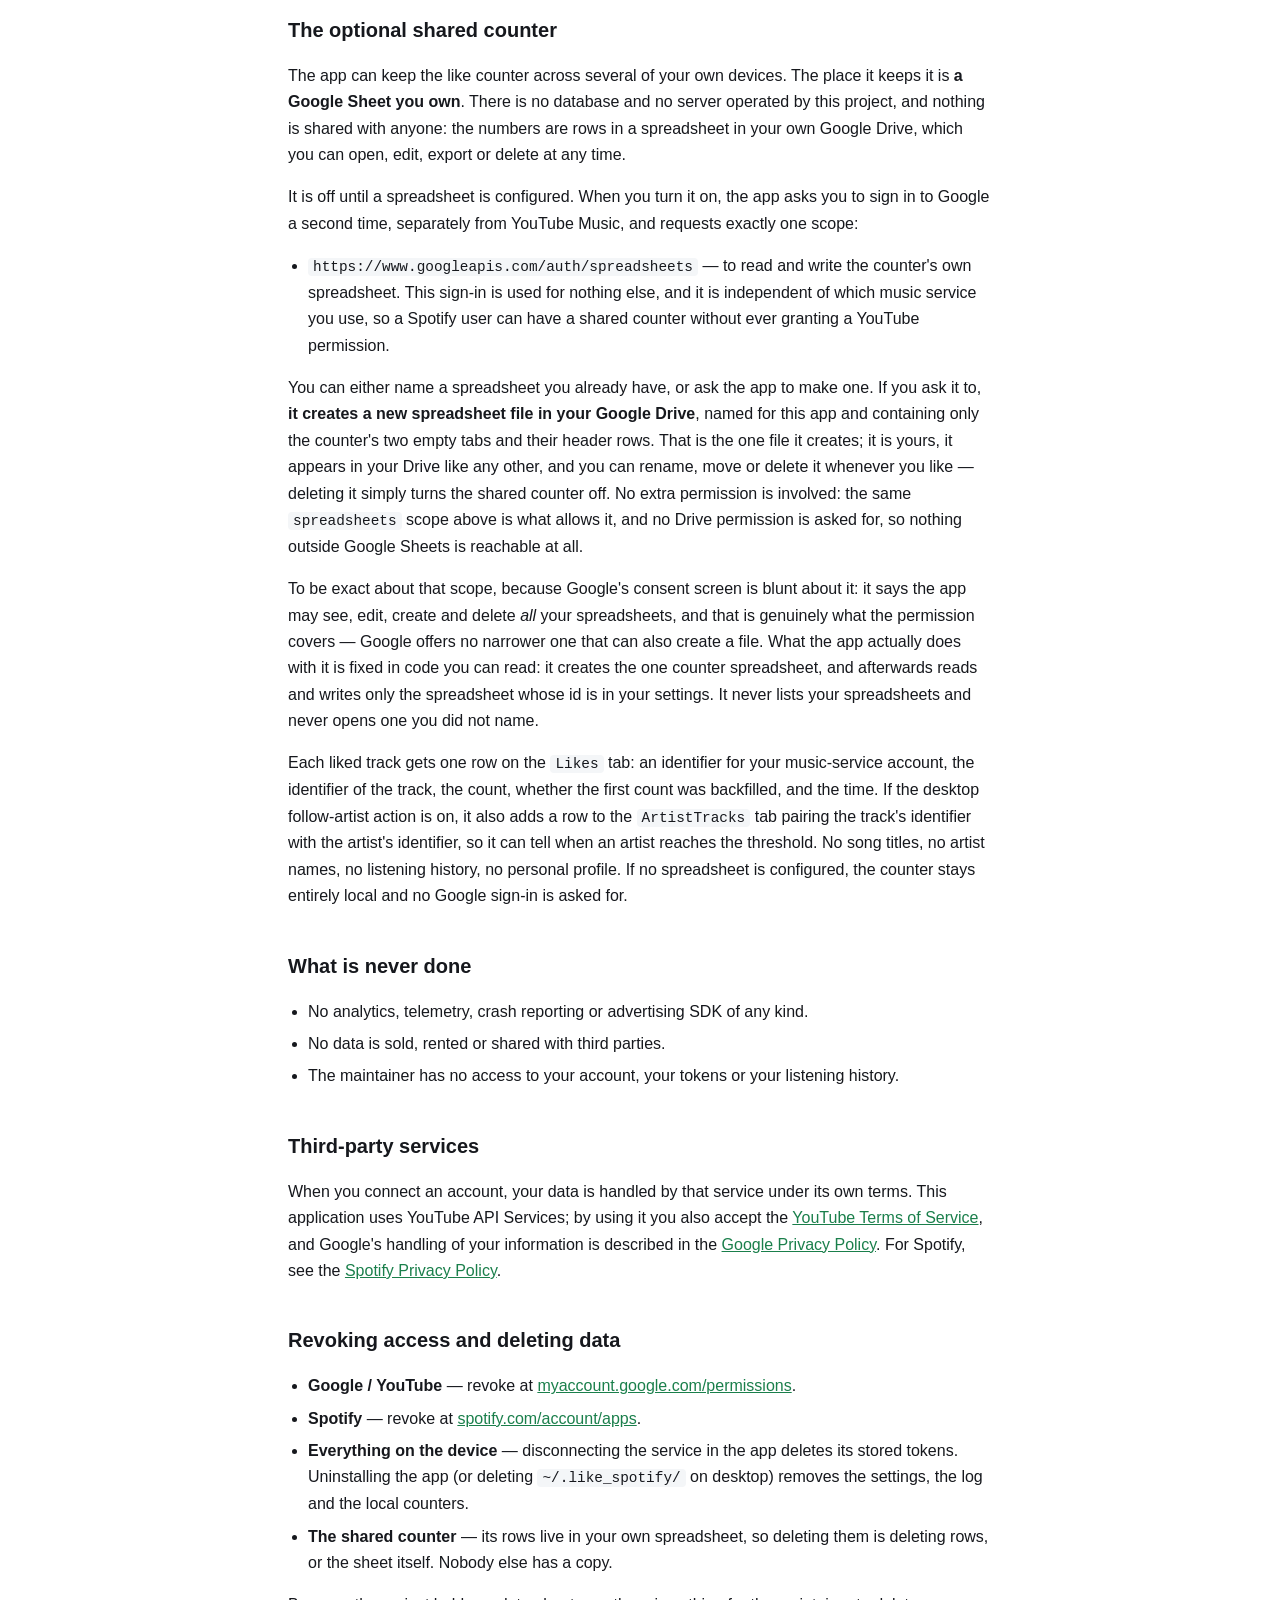
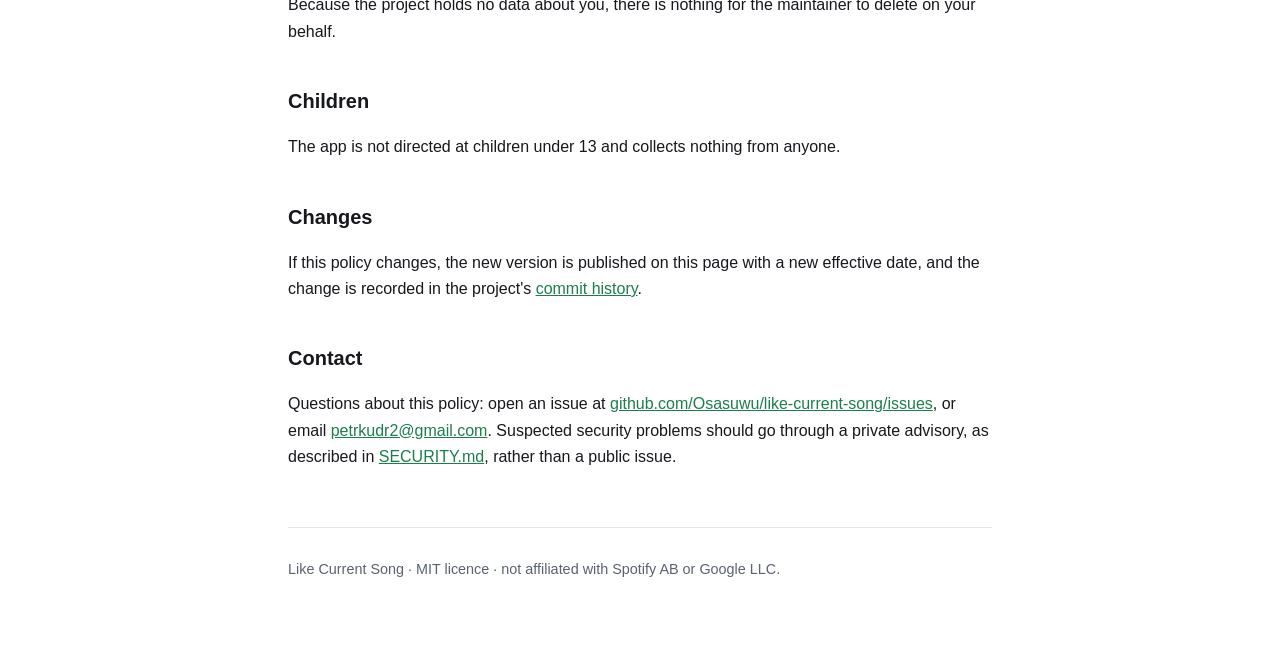
==== commit 8fe45060: "chore(release): prepare v1.2.0 (#207) * chore(release): prepare v1.2.0  Bump both halves to 1.2.0 an" ====
--- a/docs/privacy.html
+++ b/docs/privacy.html
@@ -144,7 +144,7 @@
 <p>
   Each liked track gets one row on the <code>Likes</code> tab: an identifier for your
   music-service account, the identifier of the track, the count, whether the first count
-  was backfilled, and the time. If the follow-artist action is on, on either device, it also adds
+  was backfilled, and the time. If the desktop follow-artist action is on, it also adds
   a row to the <code>ArtistTracks</code> tab pairing the track's identifier with the
   artist's identifier, so it can tell when an artist reaches the threshold. No song
   titles, no artist names, no listening history, no personal profile. If no spreadsheet
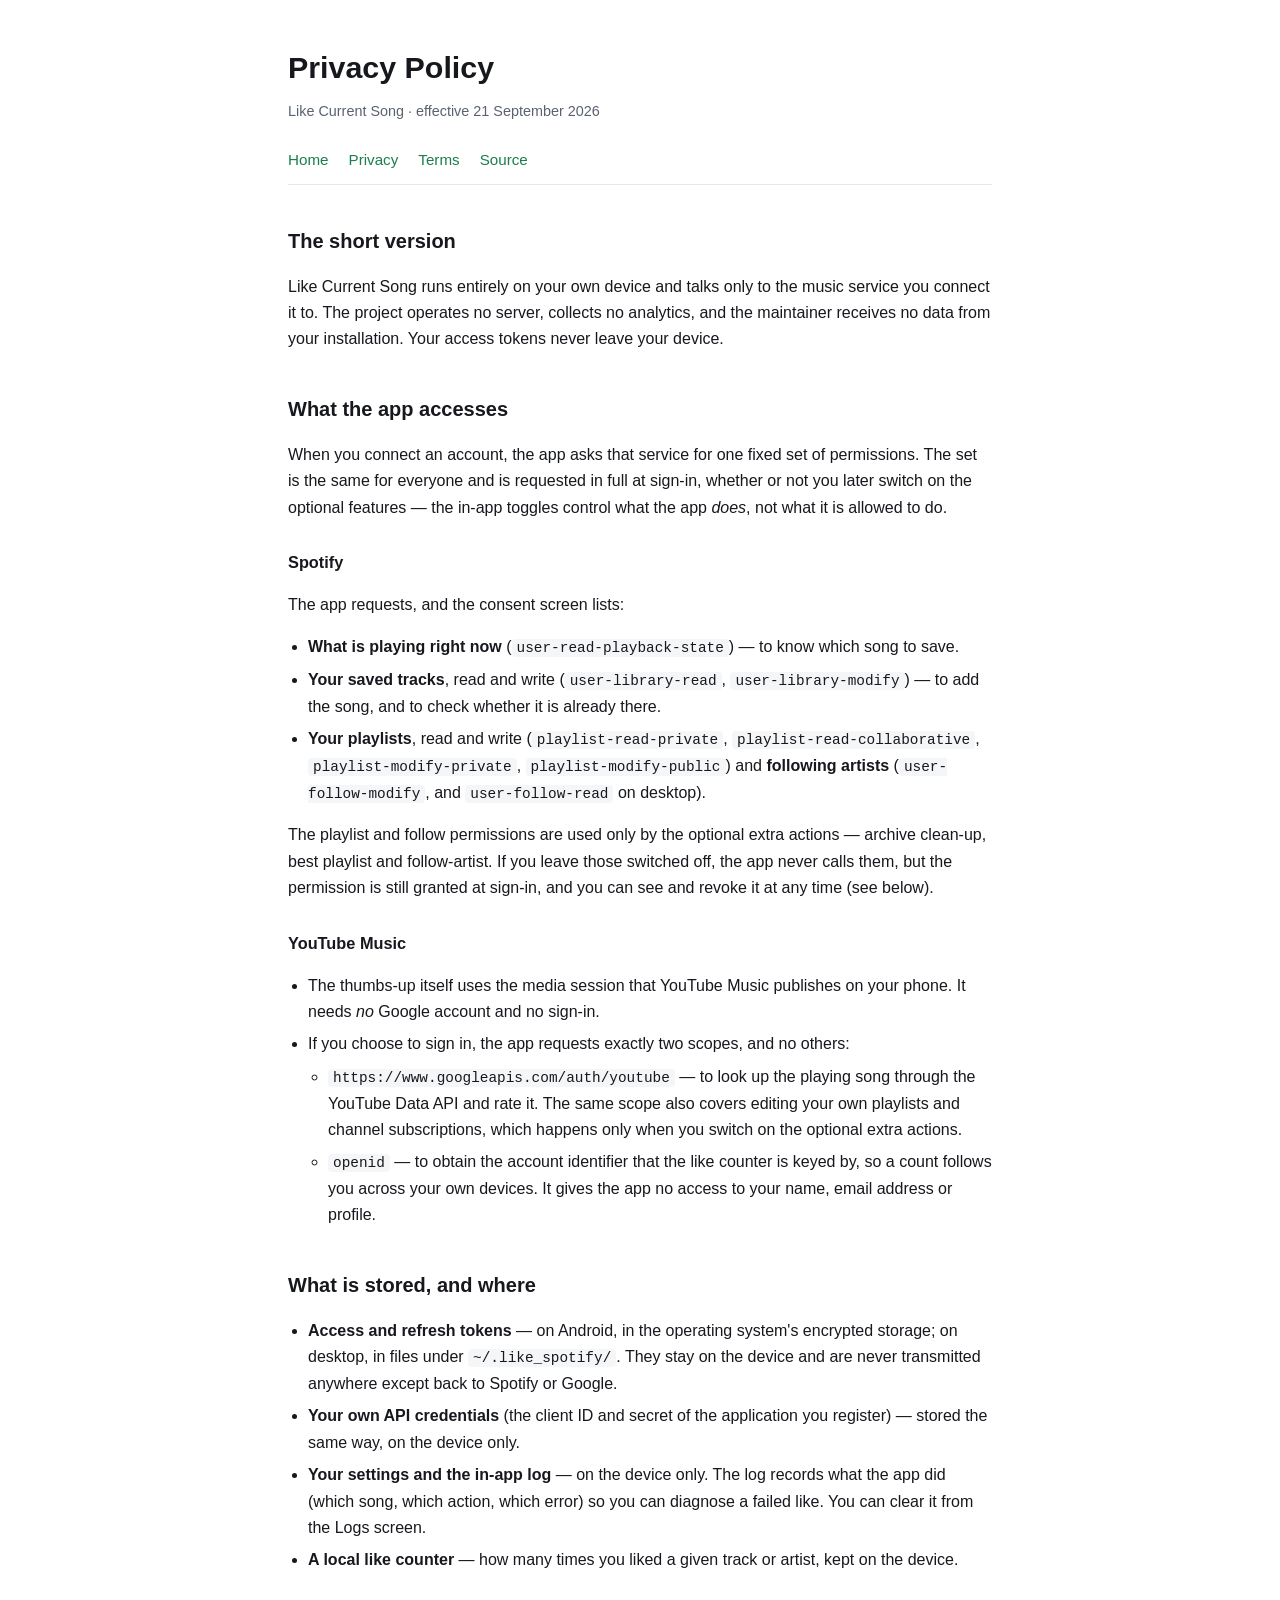
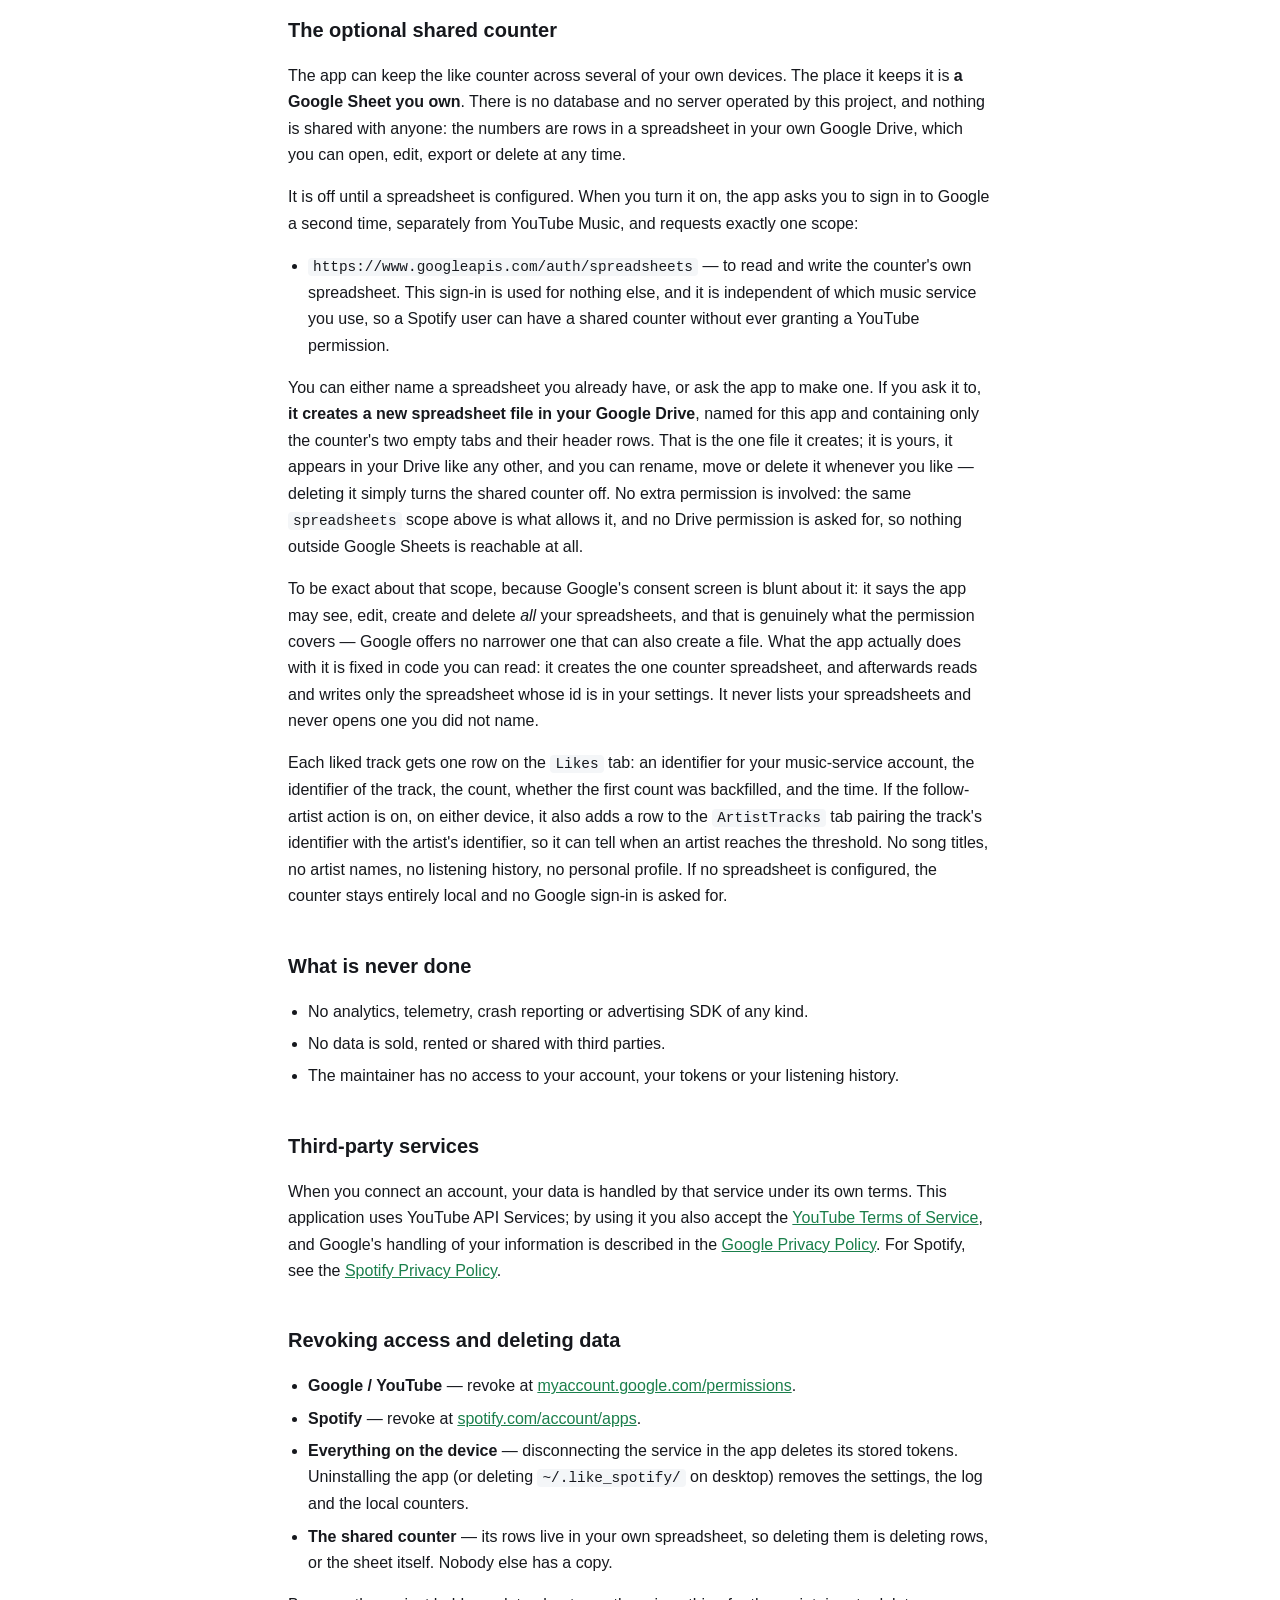
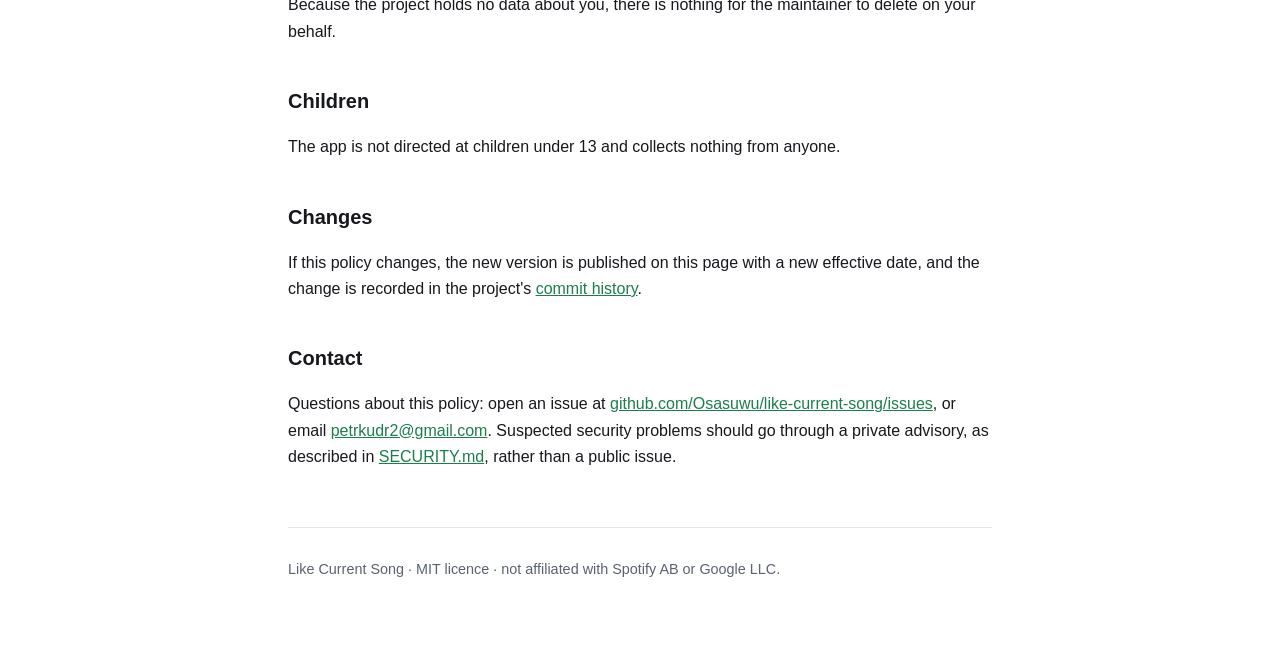
==== commit d0a9edc5: "feat(android): count follow-artist through the shared sheet (#210) * feat(android): count follow-art" ====
--- a/docs/privacy.html
+++ b/docs/privacy.html
@@ -144,7 +144,7 @@
 <p>
   Each liked track gets one row on the <code>Likes</code> tab: an identifier for your
   music-service account, the identifier of the track, the count, whether the first count
-  was backfilled, and the time. If the desktop follow-artist action is on, it also adds
+  was backfilled, and the time. If the follow-artist action is on, on either device, it also adds
   a row to the <code>ArtistTracks</code> tab pairing the track's identifier with the
   artist's identifier, so it can tell when an artist reaches the threshold. No song
   titles, no artist names, no listening history, no personal profile. If no spreadsheet
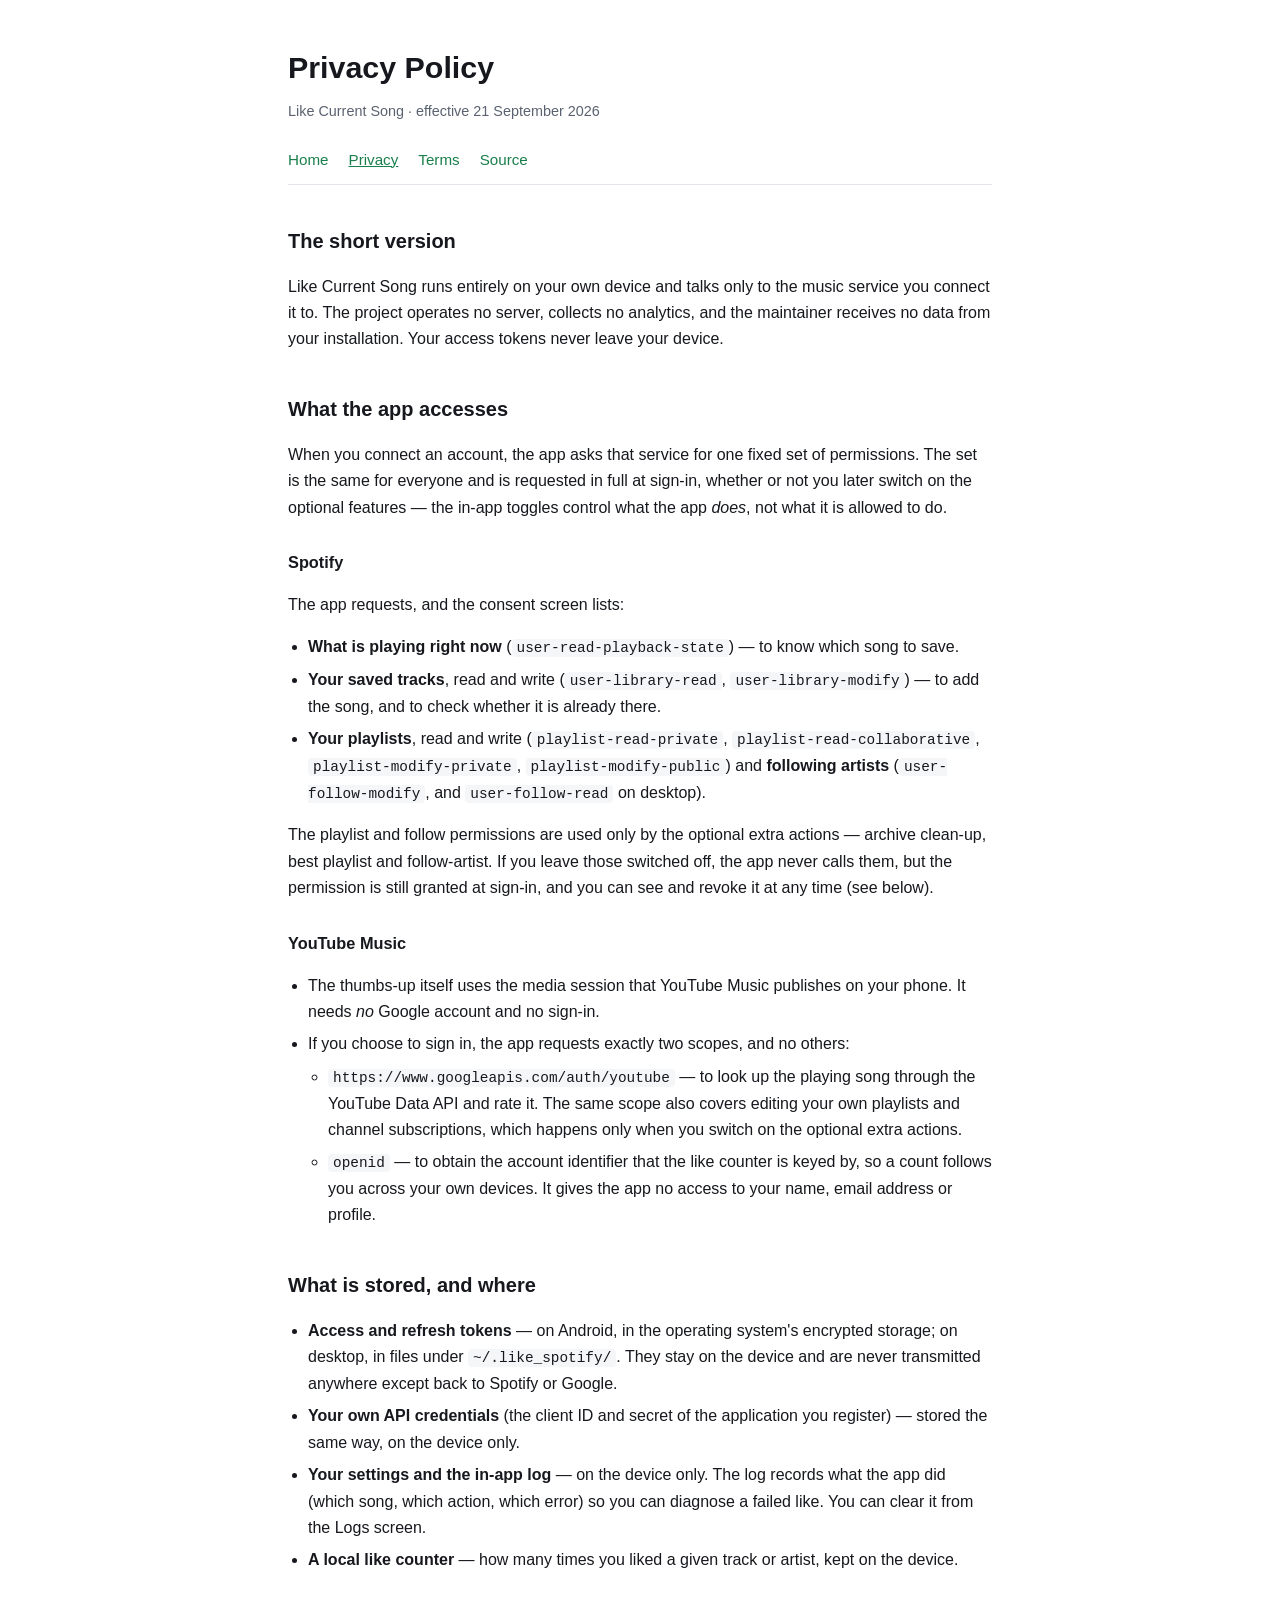
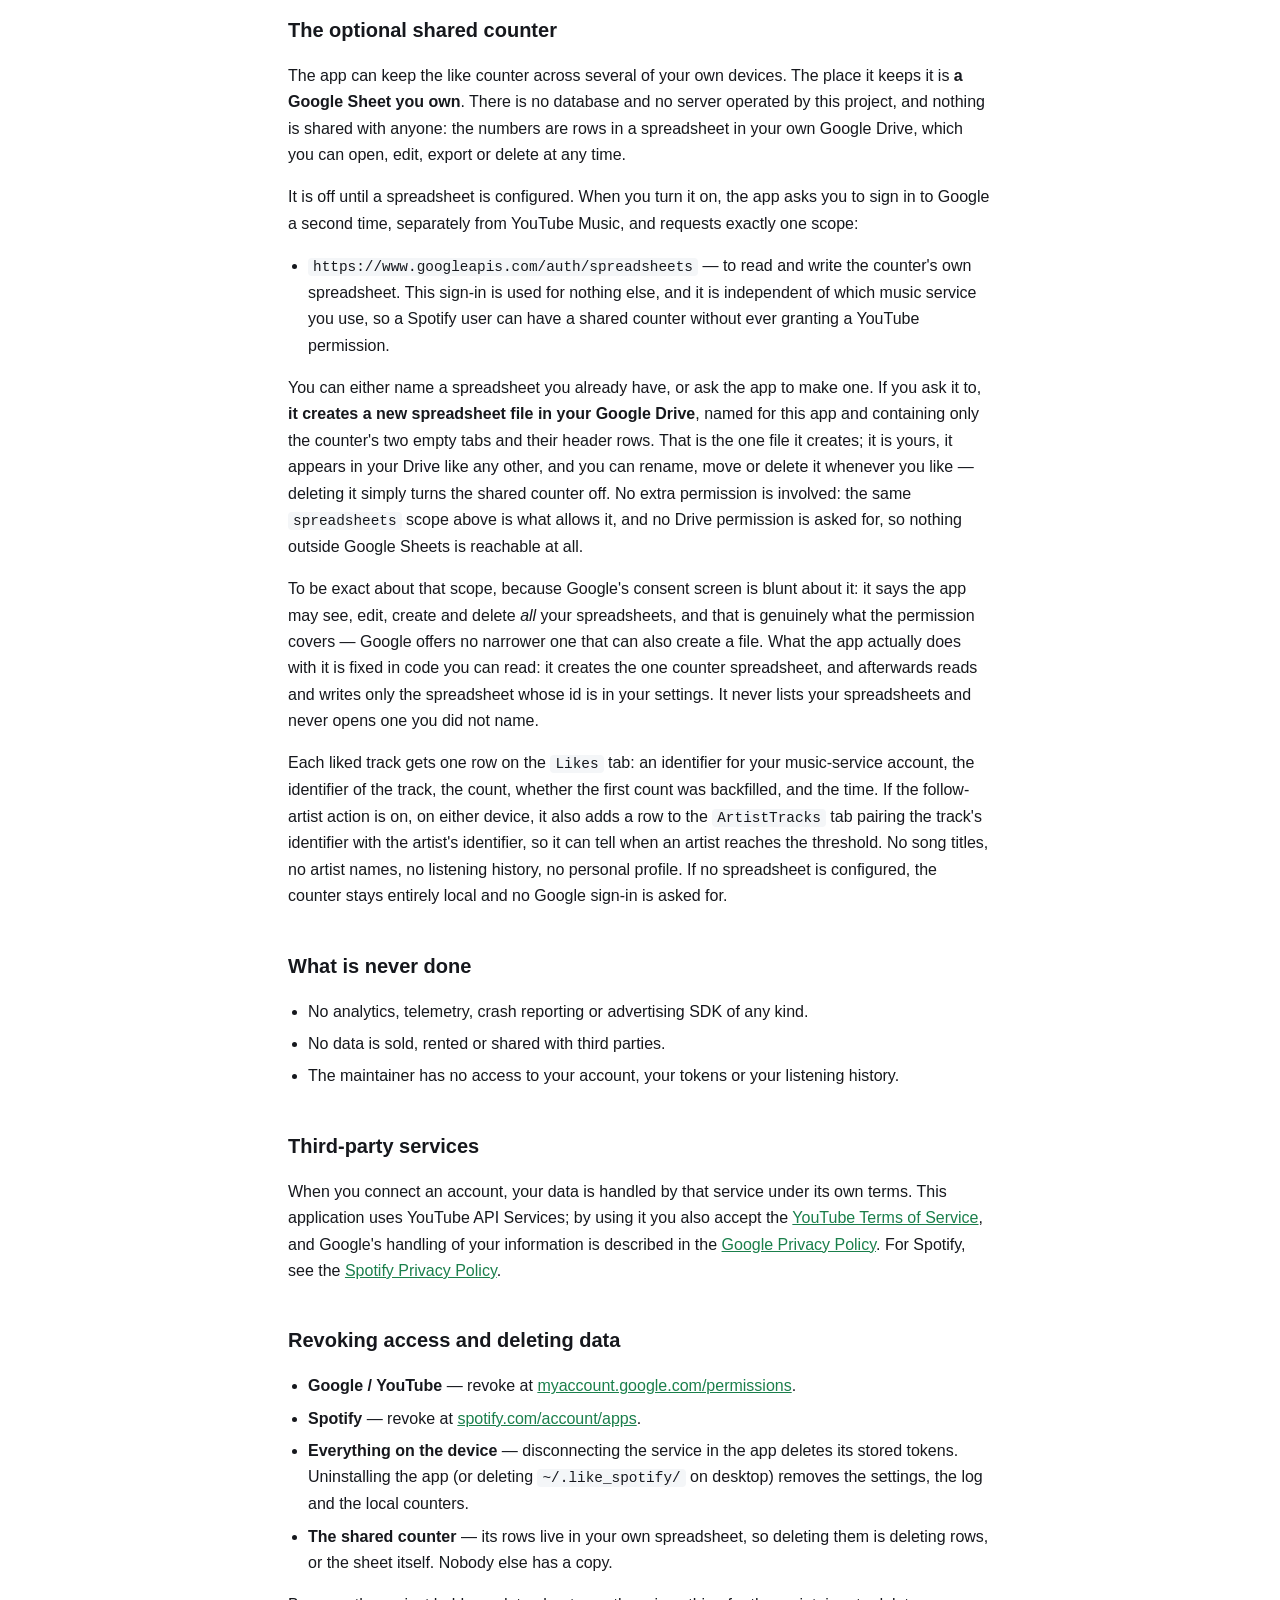
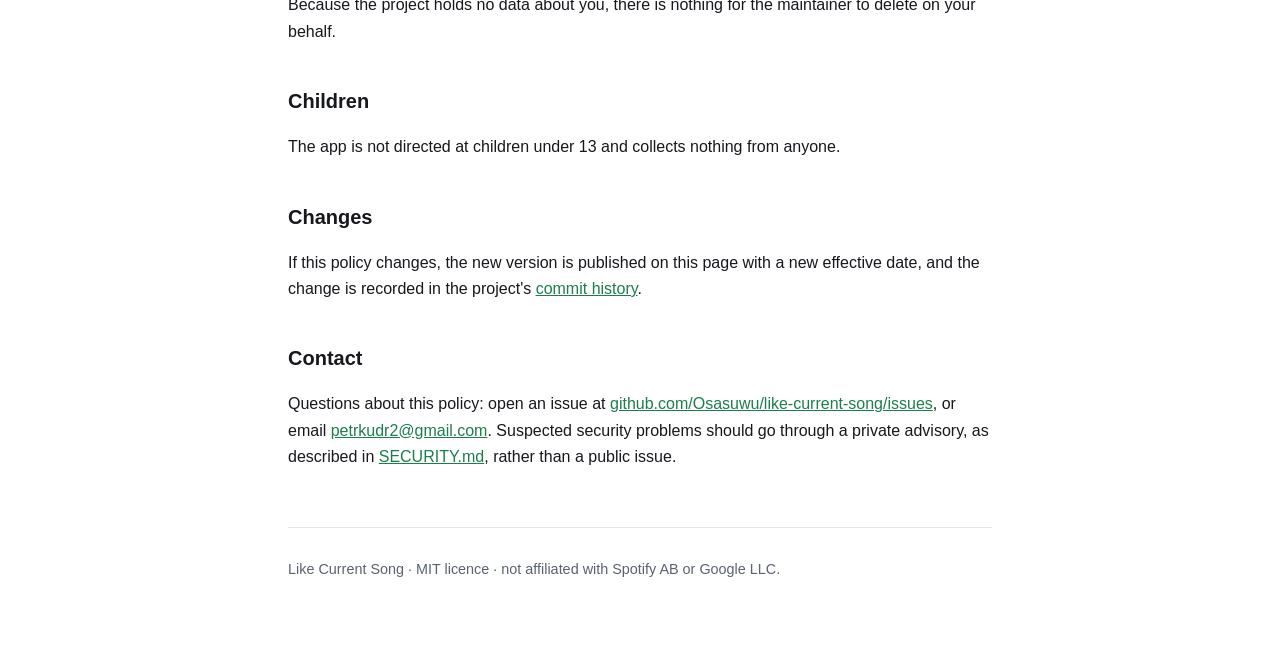
==== commit a6955d63: "fix(docs): line the landing nav up with the page, and make it findable (#208) The nav was left out o" ====
--- a/docs/privacy.html
+++ b/docs/privacy.html
@@ -5,6 +5,8 @@
 <meta name="viewport" content="width=device-width, initial-scale=1">
 <title>Privacy Policy — Like Current Song</title>
 <meta name="description" content="What Like Current Song accesses, where it is stored, and how to revoke it.">
+<link rel="canonical" href="https://osasuwu.github.io/like-current-song/privacy.html">
+<link rel="icon" href="data:image/svg+xml,%3Csvg xmlns=%22http://www.w3.org/2000/svg%22 viewBox=%220 0 100 100%22%3E%3Ctext y=%22.9em%22 font-size=%2290%22%3E%E2%99%A5%3C/text%3E%3C/svg%3E">
 <link rel="stylesheet" href="style.css">
 </head>
 <body>
@@ -16,7 +18,7 @@
 
 <nav>
   <a href="index.html">Home</a>
-  <a href="privacy.html">Privacy</a>
+  <a href="privacy.html" aria-current="page">Privacy</a>
   <a href="terms.html">Terms</a>
   <a href="https://github.com/Osasuwu/like-current-song">Source</a>
 </nav>
